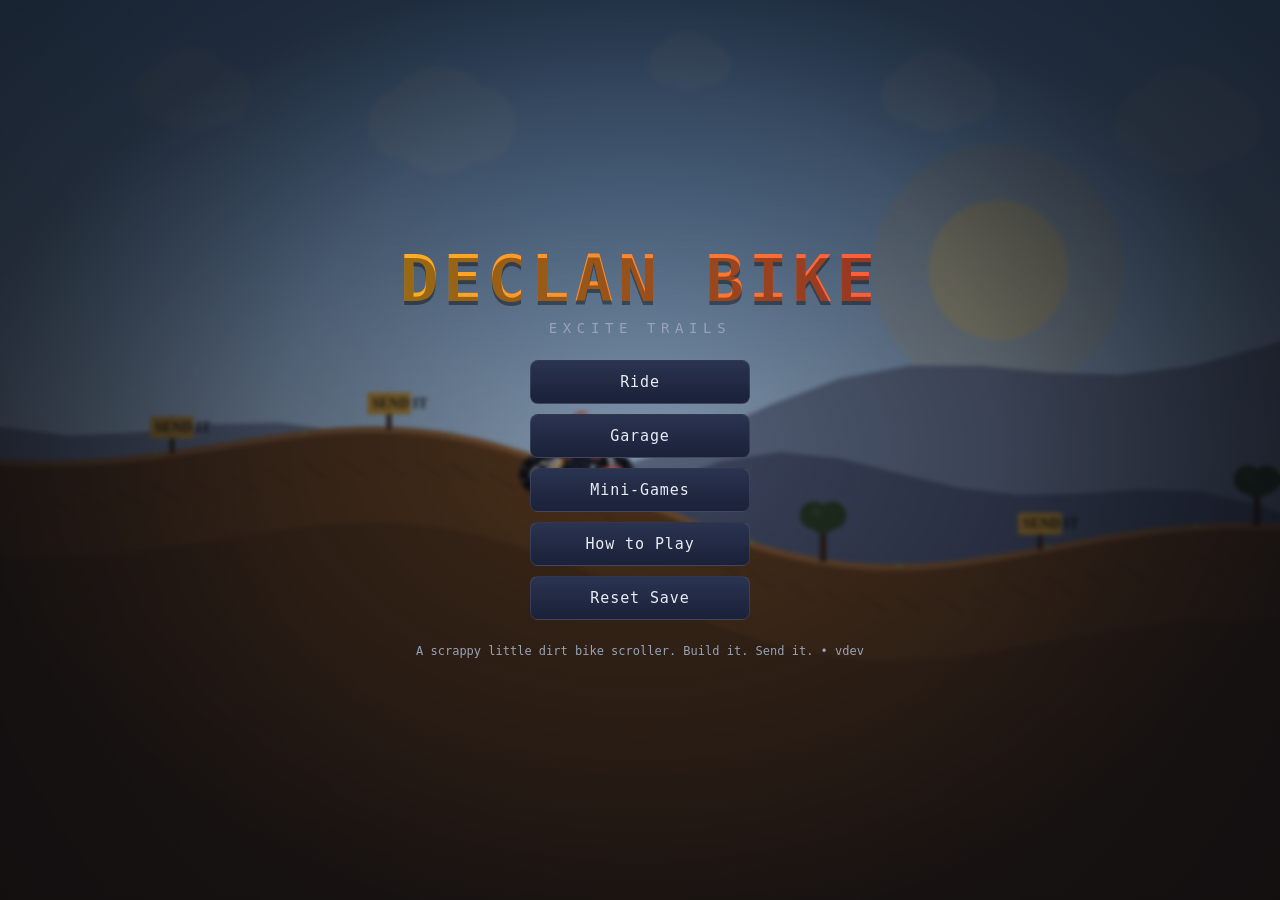
==== index.html @ 12b39fe8 "Field Goal Phase 1: 10 levels with star rating + level select Mirrors the Can Bash playbook. Field G" ====
<!DOCTYPE html>
<html lang="en">
<head>
<meta charset="UTF-8" />
<meta name="viewport" content="width=device-width, initial-scale=1.0, user-scalable=no, viewport-fit=cover" />
<meta http-equiv="Cache-Control" content="no-cache, no-store, must-revalidate" />
<meta http-equiv="Pragma" content="no-cache" />
<meta http-equiv="Expires" content="0" />
<meta name="apple-mobile-web-app-capable" content="yes" />
<meta name="mobile-web-app-capable" content="yes" />
<meta name="apple-mobile-web-app-status-bar-style" content="black-translucent" />
<meta name="theme-color" content="#0b0d12" />
<title>Declan Bike — Excite Trails</title>
<link rel="stylesheet" href="style.css?v=__BUILD__" />
</head>
<body>
<div id="app">
  <canvas id="game" width="1280" height="720"></canvas>

  <!-- HUD -->
  <div id="hud" class="hud hidden">
    <div class="hud-row">
      <div class="hud-pill speedometer" title="Speed"><span id="hud-speed">0</span><span class="unit">mph</span></div>
      <div class="hud-pill bar-pill" title="Boost"><div class="bar"><div id="hud-boost" class="bar-fill boost"></div></div></div>
      <div class="hud-pill bar-pill" title="Health"><div class="bar"><div id="hud-health" class="bar-fill health"></div></div></div>
      <div class="hud-pill" title="Combo">x<span id="hud-combo">1</span></div>
      <div class="hud-pill" title="Score"><span id="hud-score">0</span></div>
      <div class="hud-pill" title="Cash">$<span id="hud-cash">0</span></div>
      <div class="hud-pill" title="Time"><span id="hud-time">0.0</span><span class="unit">s</span></div>
      <div class="hud-pill" title="Distance"><span id="hud-dist">0</span><span class="unit">m</span></div>
    </div>
    <div id="quest-tracker" class="quest-tracker"></div>
    <div id="toast-stack" class="toast-stack"></div>

    <!-- Touch controls (shown on touch devices) — Mad Skills / Bike Race layout:
         two big paddle zones at the bottom plus jump + boost utility buttons. -->
    <div id="touch" class="touch hidden">
      <button class="tpad tpad-left"  data-key="ArrowLeft"  aria-label="Brake / lean back / back flip">
        <span class="tpad-arrow">◀</span><span class="tpad-label">BRAKE</span>
      </button>
      <button class="tpad tpad-right" data-key="ArrowRight" aria-label="Throttle / lean forward / front flip">
        <span class="tpad-label">GAS</span><span class="tpad-arrow">▶</span>
      </button>
      <button class="tbtn jump"  data-key="ShiftLeft" aria-label="Jump">⤴</button>
      <button class="tbtn boost" data-key="Space"    aria-label="Boost">⚡</button>
      <button class="tbtn pause-btn" data-key="Escape" aria-label="Pause">II</button>
      <button class="tbtn mute-btn"  id="mute-btn"    aria-label="Mute">♪</button>
    </div>
  </div>

  <!-- Main Menu -->
  <div id="menu" class="overlay">
    <div class="title">
      <span class="title-main">DECLAN BIKE</span>
      <span class="title-sub">EXCITE TRAILS</span>
    </div>
    <div class="menu-buttons">
      <button data-action="play">Ride</button>
      <button data-action="garage">Garage</button>
      <button data-action="quests">Mini-Games</button>
      <button data-action="how">How to Play</button>
      <button data-action="reset">Reset Save</button>
    </div>
    <div class="footer">A scrappy little dirt bike scroller. Build it. Send it.</div>
  </div>

  <!-- Level Select -->
  <div id="levels" class="overlay hidden">
    <h2>Pick a Trail</h2>
    <div id="level-grid" class="level-grid"></div>
    <button class="back-btn" data-action="back-menu">Back</button>
  </div>

  <!-- Garage -->
  <div id="garage" class="overlay hidden">
    <h2>The Garage</h2>
    <div class="garage-grid">
      <div class="garage-preview">
        <canvas id="garage-canvas" width="520" height="360"></canvas>
        <div class="stat-block">
          <div class="stat"><span>Top Speed</span><div class="bar"><div id="g-stat-speed" class="bar-fill"></div></div></div>
          <div class="stat"><span>Acceleration</span><div class="bar"><div id="g-stat-accel" class="bar-fill"></div></div></div>
          <div class="stat"><span>Grip</span><div class="bar"><div id="g-stat-grip" class="bar-fill"></div></div></div>
          <div class="stat"><span>Suspension</span><div class="bar"><div id="g-stat-susp" class="bar-fill"></div></div></div>
          <div class="stat"><span>Boost</span><div class="bar"><div id="g-stat-boost" class="bar-fill"></div></div></div>
          <div class="stat"><span>Durability</span><div class="bar"><div id="g-stat-dura" class="bar-fill"></div></div></div>
        </div>
      </div>
      <div class="garage-parts">
        <div class="parts-tabs">
          <button class="tab active" data-tab="engine">Engine</button>
          <button class="tab" data-tab="tire">Tires</button>
          <button class="tab" data-tab="suspension">Suspension</button>
          <button class="tab" data-tab="frame">Frame</button>
          <button class="tab" data-tab="paint">Paint</button>
          <button class="tab" data-tab="character">Rider</button>
        </div>
        <div id="parts-list" class="parts-list"></div>
      </div>
    </div>
    <div class="garage-footer">
      <div class="cash-label">Cash: $<span id="garage-cash">0</span></div>
      <button class="back-btn" data-action="back-menu">Back</button>
    </div>
  </div>

  <!-- Mini-Games menu -->
  <div id="quests" class="overlay hidden">
    <h2>Mini-Games</h2>
    <div id="quests-list" class="quests-list"></div>
    <button class="back-btn" data-action="back-menu">Back</button>
  </div>

  <!-- Can Bash Level Select -->
  <div id="cb-levels" class="overlay hidden">
    <h2>Can Bash — Levels</h2>
    <div id="cb-level-grid" class="level-grid"></div>
    <button class="back-btn" data-action="cb-back">Back</button>
  </div>

  <!-- Field Goal Level Select -->
  <div id="fg-levels" class="overlay hidden">
    <h2>Field Goal — Levels</h2>
    <div id="fg-level-grid" class="level-grid"></div>
    <button class="back-btn" data-action="fg-back">Back</button>
  </div>

  <!-- How to Play -->
  <div id="how" class="overlay hidden">
    <h2>How to Play</h2>
    <div class="how-grid">
      <div><kbd>→</kbd>/<kbd>D</kbd> / GAS paddle — Throttle (in air: front flip)</div>
      <div><kbd>←</kbd>/<kbd>A</kbd> / BRAKE paddle — Brake (in air: back flip)</div>
      <div><kbd>↑</kbd>/<kbd>W</kbd> Lean forward (extra rotation in air)</div>
      <div><kbd>↓</kbd>/<kbd>S</kbd> Lean back (extra rotation in air)</div>
      <div><kbd>Shift</kbd> / ⤴ — Jump</div>
      <div><kbd>Space</kbd> / ⚡ — Boost (drains meter)</div>
      <div><kbd>M</kbd> Mute / unmute</div>
      <div><kbd>R</kbd> Restart run</div>
      <div><kbd>Esc</kbd> Pause / quit</div>
    </div>
    <p class="hint">
      On phone: hold the GAS paddle on the right, brake with the left, tap ⤴ to jump.
      In the air, the paddles also flip the bike — hold GAS for a front flip, hold BRAKE
      for a back flip. Land clean for combos and cash.
    </p>
    <button class="back-btn" data-action="back-menu">Back</button>
  </div>

  <!-- Run Result -->
  <div id="result" class="overlay hidden">
    <h2 id="result-title">Run Complete</h2>
    <div id="result-body" class="result-body"></div>
    <div class="result-buttons">
      <button data-action="retry">Retry</button>
      <button data-action="garage">Garage</button>
      <button data-action="back-menu">Menu</button>
    </div>
  </div>

  <!-- Pause -->
  <div id="pause" class="overlay hidden">
    <h2>Paused</h2>
    <div class="menu-buttons">
      <button data-action="resume">Resume</button>
      <button data-action="retry">Restart Run</button>
      <button data-action="back-menu">Quit to Menu</button>
    </div>
  </div>
</div>

<!-- ES module entry. Imports the engine / config / world / etc. modules
     under src/. The cache-bust query string is rewritten by the GitHub
     Pages workflow, but module sub-imports rely on the no-cache HTML
     meta + browser revalidation. -->
<script type="module" src="src/main.js?v=__BUILD__"></script>
</body>
</html>
---- style.css ----
:root {
  --bg-0: #0b0d12;
  --bg-1: #131826;
  --bg-2: #1c2336;
  --ink: #e7ecf5;
  --ink-dim: #98a3b8;
  --accent: #ffb020;
  --accent-2: #ff5a3a;
  --good: #4ddc8c;
  --bad: #ff5470;
  --boost: #6ee7ff;
  --health: #4ddc8c;
  --shadow: 0 10px 30px rgba(0,0,0,0.45);
}

* { box-sizing: border-box; }
html, body { margin: 0; padding: 0; background: #000; color: var(--ink); font-family: ui-monospace, "SFMono-Regular", "Menlo", "Consolas", monospace; overflow: hidden; height: 100%; -webkit-user-select: none; user-select: none; -webkit-tap-highlight-color: transparent; overscroll-behavior: none; touch-action: manipulation; }
body { display: block; }
#app { position: relative; width: 100vw; height: 100vh; height: 100dvh; }
canvas#game {
  display: block;
  width: 100%;
  height: 100%;
  background: linear-gradient(#0b0d12 0%, #1a2238 60%, #312033 100%);
  touch-action: none;
}
.hidden { display: none !important; }

/* HUD — slim icon-less strip */
.hud { position: absolute; inset: 0; pointer-events: none; padding: 8px 12px; display: flex; flex-direction: column; gap: 6px; }
.hud-row { display: flex; flex-wrap: wrap; gap: 4px; }
.hud-pill {
  background: rgba(11, 13, 18, 0.55);
  border: 1px solid rgba(255,255,255,0.07);
  padding: 3px 8px;
  border-radius: 6px;
  font-size: 11px;
  font-weight: 600;
  display: flex; align-items: center; gap: 3px;
  backdrop-filter: blur(6px);
  line-height: 1;
}
.hud-pill.bar-pill { padding: 5px 8px; }
.hud-pill .unit { color: var(--ink-dim); font-size: 9px; font-weight: 500; margin-left: 1px; }
.hud-pill.speedometer { font-size: 13px; padding: 3px 9px; font-weight: 700; }
.bar { width: 56px; height: 5px; background: rgba(255,255,255,0.08); border-radius: 999px; overflow: hidden; }
.bar.low { animation: pulseLow 0.8s infinite alternate; }
@keyframes pulseLow {
  from { box-shadow: 0 0 0 0 rgba(255, 84, 112, 0.6); }
  to   { box-shadow: 0 0 8px 2px rgba(255, 84, 112, 0.85); }
}
.bar-fill { height: 100%; width: 100%; background: var(--accent); transition: width 100ms linear; }
.bar-fill.boost { background: linear-gradient(90deg, #6ee7ff, #4cb8ff); }
.bar-fill.health { background: linear-gradient(90deg, #4ddc8c, #2db86b); }

.quest-tracker {
  position: absolute; right: 18px; top: 60px;
  background: rgba(11,13,18,0.65);
  border: 1px solid rgba(255,255,255,0.08);
  border-radius: 10px;
  padding: 10px 12px;
  font-size: 12px;
  min-width: 220px;
  max-width: 320px;
}
.quest-tracker .qt-title { color: var(--accent); font-weight: bold; margin-bottom: 6px; text-transform: uppercase; letter-spacing: 0.05em; }
.quest-tracker .qt-row { display: flex; justify-content: space-between; gap: 8px; padding: 2px 0; color: var(--ink-dim); }
.quest-tracker .qt-row.done { color: var(--good); text-decoration: line-through; }

.toast-stack {
  position: absolute; left: 50%; top: 80px; transform: translateX(-50%);
  display: flex; flex-direction: column; align-items: center; gap: 4px;
  pointer-events: none;
}
.toast {
  background: rgba(11,13,18,0.8);
  border: 1px solid rgba(255,255,255,0.1);
  padding: 8px 14px;
  border-radius: 8px;
  font-size: 14px;
  animation: toast-in 0.25s ease-out, toast-out 0.4s ease-in 1.6s forwards;
}
.toast.gold { border-color: var(--accent); color: var(--accent); }
.toast.green { border-color: var(--good); color: var(--good); }
.toast.red { border-color: var(--bad); color: var(--bad); }
@keyframes toast-in { from { opacity: 0; transform: translateY(-6px); } to { opacity: 1; transform: translateY(0); } }
@keyframes toast-out { to { opacity: 0; transform: translateY(-6px); } }

/* Overlays */
.overlay {
  position: absolute; inset: 0;
  display: flex; flex-direction: column; align-items: center; justify-content: center;
  background: radial-gradient(ellipse at center, rgba(20,24,38,0.92) 0%, rgba(8,10,16,0.96) 70%);
  z-index: 5;
  padding: 30px;
  overflow: auto;
}
/* Menu uses a translucent backdrop so the demo bike scrolls behind it. */
#menu.overlay {
  background: radial-gradient(ellipse at center, rgba(11,13,18,0.35) 0%, rgba(8,10,16,0.78) 75%);
  backdrop-filter: blur(2px);
}
.overlay h2 {
  margin: 0 0 18px;
  font-size: 28px;
  letter-spacing: 0.1em;
  color: var(--accent);
  text-transform: uppercase;
}
.title { text-align: center; margin-bottom: 24px; }
.title-main {
  display: block;
  font-size: 64px; font-weight: 900; letter-spacing: 0.08em;
  background: linear-gradient(90deg, #ffb020, #ff5a3a);
  -webkit-background-clip: text; background-clip: text; color: transparent;
  text-shadow: 0 4px 0 rgba(0,0,0,0.4);
}
.title-sub { display: block; color: var(--ink-dim); letter-spacing: 0.4em; font-size: 14px; margin-top: 4px; }

.menu-buttons { display: flex; flex-direction: column; gap: 10px; min-width: 220px; }
button {
  background: linear-gradient(180deg, #2a3350, #1a2138);
  color: var(--ink);
  border: 1px solid rgba(255,255,255,0.1);
  padding: 12px 18px;
  font-size: 15px;
  letter-spacing: 0.06em;
  font-family: inherit;
  cursor: pointer;
  border-radius: 8px;
  transition: transform 80ms ease, background 120ms ease, box-shadow 120ms ease;
  -webkit-appearance: none;
  appearance: none;
  touch-action: manipulation;
}
.overlay button { cursor: pointer; touch-action: manipulation; }
button:hover { background: linear-gradient(180deg, #344066, #1f2748); transform: translateY(-1px); box-shadow: var(--shadow); }
button:active { transform: translateY(0); }
button.primary { background: linear-gradient(180deg, var(--accent), #b87b00); color: #1a1206; border-color: rgba(0,0,0,0.2); font-weight: bold; }
button.primary:hover { background: linear-gradient(180deg, #ffc640, #d49000); }
button:disabled { opacity: 0.4; cursor: not-allowed; transform: none; }

.back-btn { margin-top: 16px; }
.footer { color: var(--ink-dim); margin-top: 24px; font-size: 12px; }

/* Levels */
.level-grid { display: grid; grid-template-columns: repeat(3, 1fr); gap: 14px; max-width: 820px; }
.level-card {
  background: linear-gradient(180deg, #1c2336, #131826);
  border: 1px solid rgba(255,255,255,0.08);
  border-radius: 10px;
  padding: 14px;
  cursor: pointer;
  display: flex; flex-direction: column; gap: 6px;
  transition: transform 80ms ease, border-color 120ms ease;
}
.level-card:hover { transform: translateY(-2px); border-color: var(--accent); }
.level-card .lc-name { font-size: 16px; color: var(--accent); }
.level-card .lc-meta { font-size: 11px; color: var(--ink-dim); text-transform: uppercase; letter-spacing: 0.06em; }
.level-card .lc-best { font-size: 12px; color: var(--ink); }
.level-card.locked { opacity: 0.5; cursor: not-allowed; }
.level-card.locked .lc-name { color: var(--ink-dim); }
.level-card .lc-stars {
  font-size: 18px;
  letter-spacing: 2px;
  color: #ffd03a;
  text-shadow: 0 0 6px rgba(255, 200, 60, 0.35);
}
.level-card .lc-stars .empty { color: rgba(255, 255, 255, 0.18); text-shadow: none; }

/* Garage */
.garage-grid {
  display: grid; grid-template-columns: 540px 1fr; gap: 24px;
  max-width: 1100px; width: 100%;
}
.garage-preview {
  background: #0e1322;
  border: 1px solid rgba(255,255,255,0.08);
  border-radius: 12px;
  padding: 16px;
}
#garage-canvas {
  width: 100%; height: 360px; display: block; background: linear-gradient(180deg, #1d2540, #0c1020); border-radius: 8px;
}
.stat-block { margin-top: 10px; display: grid; grid-template-columns: 1fr 1fr; gap: 6px 16px; }
.stat { display: flex; align-items: center; justify-content: space-between; gap: 10px; font-size: 12px; color: var(--ink-dim); }
.stat .bar { width: 130px; }
.garage-parts {
  background: #0e1322;
  border: 1px solid rgba(255,255,255,0.08);
  border-radius: 12px;
  padding: 16px;
  display: flex; flex-direction: column; gap: 12px;
  min-height: 400px;
}
.parts-tabs { display: flex; gap: 6px; flex-wrap: wrap; }
.tab {
  background: transparent;
  border: 1px solid rgba(255,255,255,0.08);
  padding: 6px 12px;
  font-size: 12px;
  border-radius: 6px;
  cursor: pointer;
  color: var(--ink-dim);
}
.tab.active { color: var(--accent); border-color: var(--accent); background: rgba(255,176,32,0.1); }
.parts-list { display: flex; flex-direction: column; gap: 8px; overflow: auto; }
.part-card {
  display: grid; grid-template-columns: 1fr auto; gap: 8px;
  padding: 10px 12px;
  background: #131a2c;
  border: 1px solid rgba(255,255,255,0.08);
  border-radius: 8px;
}
.part-card .pc-name { font-size: 14px; color: var(--ink); }
.part-card .pc-desc { font-size: 11px; color: var(--ink-dim); margin-top: 2px; }
.part-card .pc-stats { font-size: 11px; color: var(--boost); margin-top: 4px; }
.part-card .pc-buy { display: flex; flex-direction: column; gap: 4px; align-items: flex-end; }
.part-card .pc-cost { font-size: 13px; color: var(--accent); }
.part-card.equipped { border-color: var(--good); }
.part-card.equipped .pc-cost { color: var(--good); }
.part-card.locked { opacity: 0.55; }
.garage-footer { display: flex; justify-content: space-between; align-items: center; margin-top: 16px; max-width: 1100px; width: 100%; }
.cash-label { font-size: 16px; color: var(--accent); }

/* Quests */
.quests-list { max-width: 720px; width: 100%; display: flex; flex-direction: column; gap: 10px; }
.quest-card {
  background: #131a2c;
  border: 1px solid rgba(255,255,255,0.08);
  border-radius: 10px;
  padding: 12px 16px;
  display: grid; grid-template-columns: 1fr auto; gap: 8px;
}
.quest-card .qc-name { font-size: 15px; color: var(--ink); }
.quest-card .qc-desc { color: var(--ink-dim); font-size: 12px; margin-top: 2px; }
.quest-card .qc-reward { color: var(--accent); font-size: 13px; }
.quest-card.done { border-color: var(--good); opacity: 0.7; }
.quest-card.done .qc-reward::after { content: " ✓"; color: var(--good); }

/* How to Play */
.how-grid {
  display: grid; grid-template-columns: 1fr 1fr; gap: 8px 24px;
  max-width: 560px;
  font-size: 14px;
}
kbd {
  display: inline-block;
  background: #1c2336;
  border: 1px solid rgba(255,255,255,0.15);
  border-bottom-width: 2px;
  border-radius: 4px;
  padding: 2px 6px;
  font-size: 12px;
  margin-right: 4px;
}
.hint { max-width: 540px; color: var(--ink-dim); margin-top: 16px; text-align: center; font-size: 13px; }

/* Result */
.result-body { font-size: 14px; max-width: 480px; text-align: left; margin-bottom: 16px; }
.result-body .row { display: flex; justify-content: space-between; padding: 4px 0; border-bottom: 1px dashed rgba(255,255,255,0.05); }
.result-body .row.bonus { color: var(--good); }
.result-body .row.total { color: var(--accent); border-top: 1px solid rgba(255,255,255,0.15); padding-top: 8px; margin-top: 4px; font-size: 16px; }
.result-buttons { display: flex; gap: 10px; }

/* Touch controls — Bike Race / Mad Skills style. Big paddles on the bottom
   for brake (left) and throttle (right), plus utility buttons tucked into
   the paddle corners so thumbs can slide up from the paddle to reach them. */
.touch { position: absolute; inset: 0; pointer-events: none; }
.tpad {
  pointer-events: auto;
  position: absolute;
  bottom: 14px;
  width: 38%;
  height: 28%;
  border-radius: 16px;
  border: 1.5px solid rgba(255,255,255,0.16);
  background: linear-gradient(180deg, rgba(11,13,18,0.32), rgba(11,13,18,0.55));
  color: var(--ink);
  font-family: inherit;
  font-size: 24px;
  font-weight: 800;
  letter-spacing: 0.18em;
  display: flex; align-items: center; justify-content: center; gap: 8px;
  backdrop-filter: blur(4px);
  -webkit-tap-highlight-color: transparent;
  transition: background 60ms ease, transform 60ms ease, border-color 60ms ease;
  padding: 0;
  opacity: 0.85;
}
.tpad .tpad-arrow { font-size: 30px; line-height: 1; opacity: 0.85; }
.tpad .tpad-label { font-size: 16px; opacity: 0.75; }
.tpad-left  { left: 14px; }
.tpad-right { right: 14px; }
.tpad.held, .tpad:active {
  background: linear-gradient(180deg, rgba(255,176,32,0.55), rgba(255,90,58,0.55));
  border-color: var(--accent);
  color: #1a1206;
  transform: scale(0.985);
  opacity: 1;
}
.tpad-left.held, .tpad-left:active {
  background: linear-gradient(180deg, rgba(255,90,112,0.55), rgba(180,40,60,0.55));
  border-color: var(--bad);
  color: #1a0606;
}
.tbtn {
  pointer-events: auto;
  width: 88px; height: 88px;
  border-radius: 50%;
  border: 2px solid rgba(255,255,255,0.25);
  background: rgba(11, 13, 18, 0.55);
  color: var(--ink);
  font-size: 32px;
  font-weight: bold;
  display: flex; align-items: center; justify-content: center;
  backdrop-filter: blur(6px);
  -webkit-tap-highlight-color: transparent;
  transition: transform 60ms ease, background 60ms ease;
  font-family: inherit;
  padding: 0;
}
.tbtn:active, .tbtn.held {
  background: rgba(255, 176, 32, 0.65);
  color: #1a1206;
  transform: scale(0.92);
  border-color: var(--accent);
}
/* Jump and boost sit right on top of their paddle corners with a bit of
   overlap, so the same thumb that holds the paddle can flick up to tap. */
.tbtn.jump {
  position: absolute; left: 14px; bottom: calc(28% + 6px);
  width: 60px; height: 60px; font-size: 26px;
  background: rgba(255, 176, 32, 0.32); border-color: rgba(255, 176, 32, 0.65); color: var(--accent);
  opacity: 0.92;
}
.tbtn.jump:active, .tbtn.jump.held { background: rgba(255, 176, 32, 0.9); color: #1a1206; transform: scale(0.92); opacity: 1; }
.tbtn.boost {
  position: absolute; right: 14px; bottom: calc(28% + 6px);
  width: 60px; height: 60px; font-size: 24px;
  background: rgba(110, 231, 255, 0.30); border-color: rgba(110, 231, 255, 0.62); color: var(--boost);
  opacity: 0.92;
}
.tbtn.boost:active, .tbtn.boost.held { background: rgba(110, 231, 255, 0.9); color: #001a26; transform: scale(0.92); opacity: 1; }
.tbtn.flip { display: none; }
.tbtn.pause-btn {
  position: absolute; top: 14px; right: 16px;
  width: 44px; height: 44px; font-size: 14px; letter-spacing: 0.1em;
  border-radius: 10px;
}
.tbtn.mute-btn {
  position: absolute; top: 14px; right: 70px;
  width: 44px; height: 44px; font-size: 18px;
  border-radius: 10px;
}
.tbtn.mute-btn.muted { color: var(--bad); border-color: var(--bad); }
.tcol { display: flex; flex-direction: column; gap: 10px; align-items: center; }

/* Show touch controls only on touch-capable devices */
.touch.show { display: block; }
.touch.show.hidden { display: none !important; }

/* Responsive tweaks for small screens (phones) */
@media (max-width: 900px), (pointer: coarse) {
  .hud-pill { font-size: 10px; padding: 3px 7px; }
  .hud-pill.speedometer { font-size: 12px; }
  .bar { width: 48px; height: 5px; }
  .quest-tracker { font-size: 11px; min-width: 160px; max-width: 220px; padding: 8px 10px; top: 50px; right: 64px; }
  .level-grid { grid-template-columns: 1fr; gap: 10px; }
  .garage-grid { grid-template-columns: 1fr; gap: 12px; }
  #garage-canvas { height: 200px; }
  .stat-block { grid-template-columns: 1fr; }
  .title-main { font-size: 40px; }
  .overlay { padding: 14px; }
  .overlay h2 { font-size: 20px; }
  .how-grid { grid-template-columns: 1fr; }
  .menu-buttons { min-width: 180px; }
  button { padding: 10px 14px; font-size: 14px; }
  .tbtn { width: 72px; height: 72px; font-size: 26px; }
  .tbtn.boost, .tbtn.flip { width: 60px; height: 60px; font-size: 22px; }
}

@media (max-height: 480px) {
  .quest-tracker { display: none; }
  .hud-row { gap: 4px; }
}
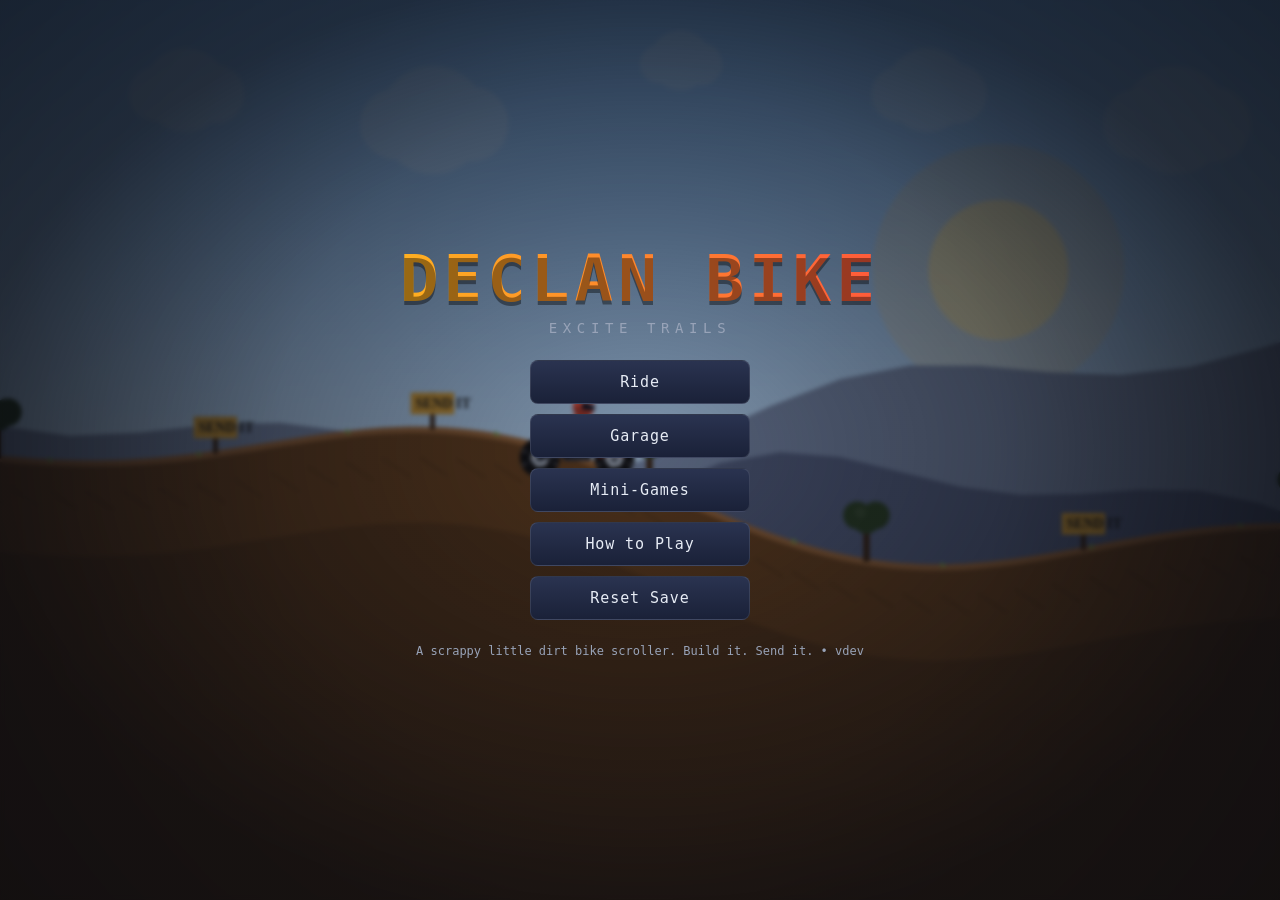
==== commit b55aaf3a: "Party Pong Flick — first playable (Phase 1) A new flick mini-game inside the bike game, mirroring th" ====
--- a/index.html
+++ b/index.html
@@ -125,6 +125,13 @@
     <button class="back-btn" data-action="fg-back">Back</button>
   </div>
 
+  <!-- Party Pong Level Select -->
+  <div id="pp-levels" class="overlay hidden">
+    <h2>Party Pong — Levels</h2>
+    <div id="pp-level-grid" class="level-grid"></div>
+    <button class="back-btn" data-action="pp-back">Back</button>
+  </div>
+
   <!-- How to Play -->
   <div id="how" class="overlay hidden">
     <h2>How to Play</h2>
--- a/style.css
+++ b/style.css
@@ -87,6 +87,10 @@
 @keyframes toast-out { to { opacity: 0; transform: translateY(-6px); } }
 
 /* Overlays */
+@keyframes overlay-in {
+  from { opacity: 0; transform: scale(0.97); }
+  to   { opacity: 1; transform: scale(1);    }
+}
 .overlay {
   position: absolute; inset: 0;
   display: flex; flex-direction: column; align-items: center; justify-content: center;
@@ -95,6 +99,7 @@
   padding: 30px;
   overflow: auto;
 }
+.overlay:not(.hidden) { animation: overlay-in 0.22s ease-out; }
 /* Menu uses a translucent backdrop so the demo bike scrolls behind it. */
 #menu.overlay {
   background: radial-gradient(ellipse at center, rgba(11,13,18,0.35) 0%, rgba(8,10,16,0.78) 75%);
@@ -155,6 +160,12 @@
   transition: transform 80ms ease, border-color 120ms ease;
 }
 .level-card:hover { transform: translateY(-2px); border-color: var(--accent); }
+.level-card:active { transform: translateY(0) scale(0.97); transition: transform 60ms ease; }
+@keyframes lc-pop {
+  from { opacity: 0; transform: translateY(8px) scale(0.96); }
+  to   { opacity: 1; transform: translateY(0)   scale(1);    }
+}
+.level-card { animation: lc-pop 0.32s ease-out backwards; animation-delay: calc(var(--i, 0) * 30ms); }
 .level-card .lc-name { font-size: 16px; color: var(--accent); }
 .level-card .lc-meta { font-size: 11px; color: var(--ink-dim); text-transform: uppercase; letter-spacing: 0.06em; }
 .level-card .lc-best { font-size: 12px; color: var(--ink); }
@@ -167,6 +178,34 @@
   text-shadow: 0 0 6px rgba(255, 200, 60, 0.35);
 }
 .level-card .lc-stars .empty { color: rgba(255, 255, 255, 0.18); text-shadow: none; }
+
+/* Field Goal global-bests header — sits above the level grid as a
+   single full-width row. The level grid's grid-template-columns is
+   3 columns; grid-column: 1 / -1 spans all of them. */
+.fg-bests {
+  grid-column: 1 / -1;
+  display: flex; flex-wrap: wrap; gap: 12px 22px;
+  padding: 10px 14px;
+  background: linear-gradient(180deg, rgba(255,176,32,0.10), rgba(255,90,58,0.06));
+  border: 1px solid rgba(255, 176, 32, 0.22);
+  border-radius: 10px;
+  font-size: 12px; color: var(--ink-dim);
+  text-transform: uppercase; letter-spacing: 0.05em;
+}
+.fg-bests strong { color: var(--accent); font-size: 16px; letter-spacing: 0; }
+/* Party Pong global-bests header — same shape as .fg-bests with a
+   purple/teal neon palette to match the basement theme. */
+.pp-bests {
+  grid-column: 1 / -1;
+  display: flex; flex-wrap: wrap; gap: 12px 22px;
+  padding: 10px 14px;
+  background: linear-gradient(180deg, rgba(125,93,255,0.14), rgba(255,105,180,0.06));
+  border: 1px solid rgba(125, 93, 255, 0.32);
+  border-radius: 10px;
+  font-size: 12px; color: var(--ink-dim);
+  text-transform: uppercase; letter-spacing: 0.05em;
+}
+.pp-bests strong { color: #b39bff; font-size: 16px; letter-spacing: 0; }
 
 /* Garage */
 .garage-grid {
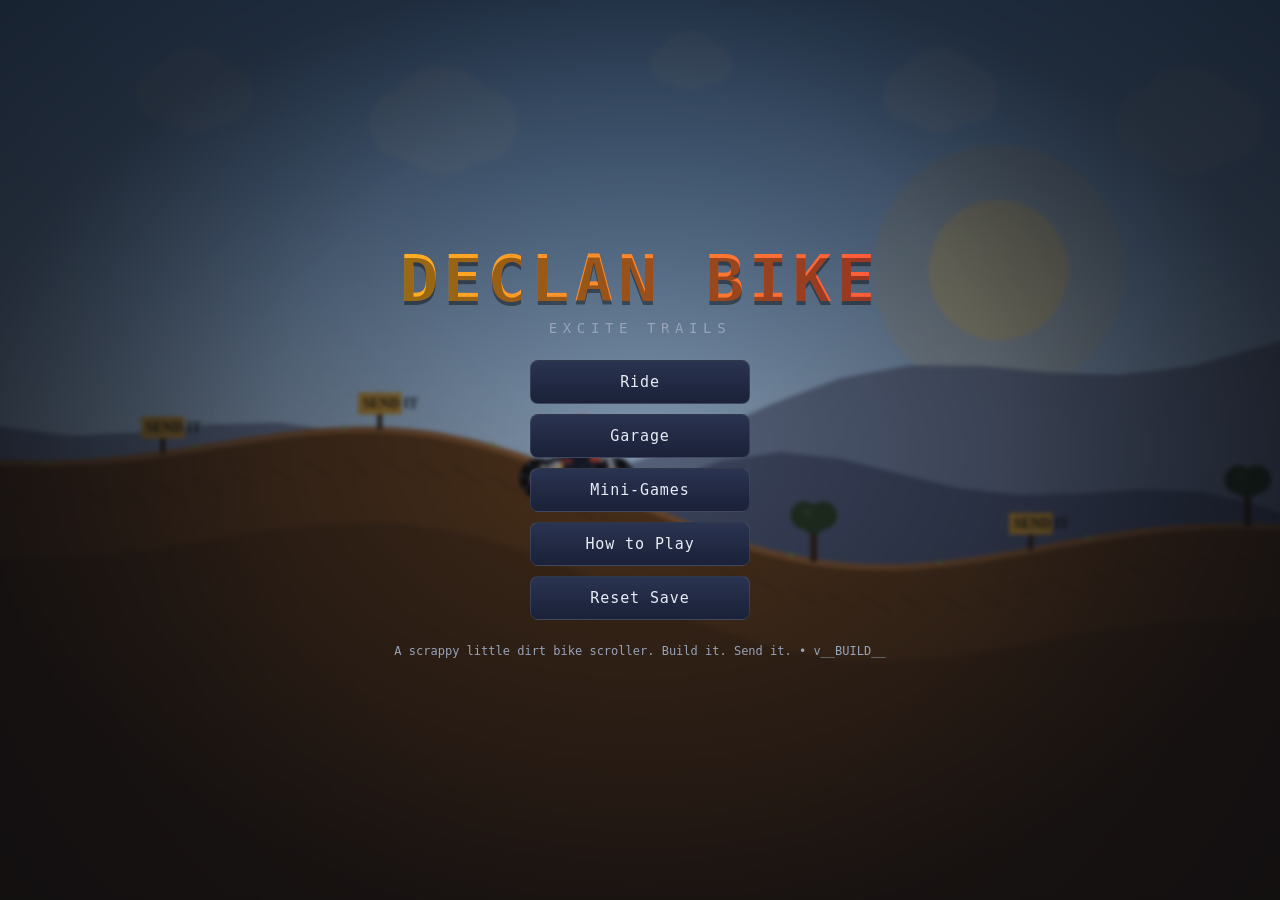
==== commit c7fdd77c: "Bike game: fix BLOCKING render crash + restore hazards + cleanup Code audit surfaced seven issues. A" ====
--- a/index.html
+++ b/index.html
@@ -171,6 +171,7 @@
     <div class="menu-buttons">
       <button data-action="resume">Resume</button>
       <button data-action="retry">Restart Run</button>
+      <button data-action="abandon">Abandon (½ cash)</button>
       <button data-action="back-menu">Quit to Menu</button>
     </div>
   </div>
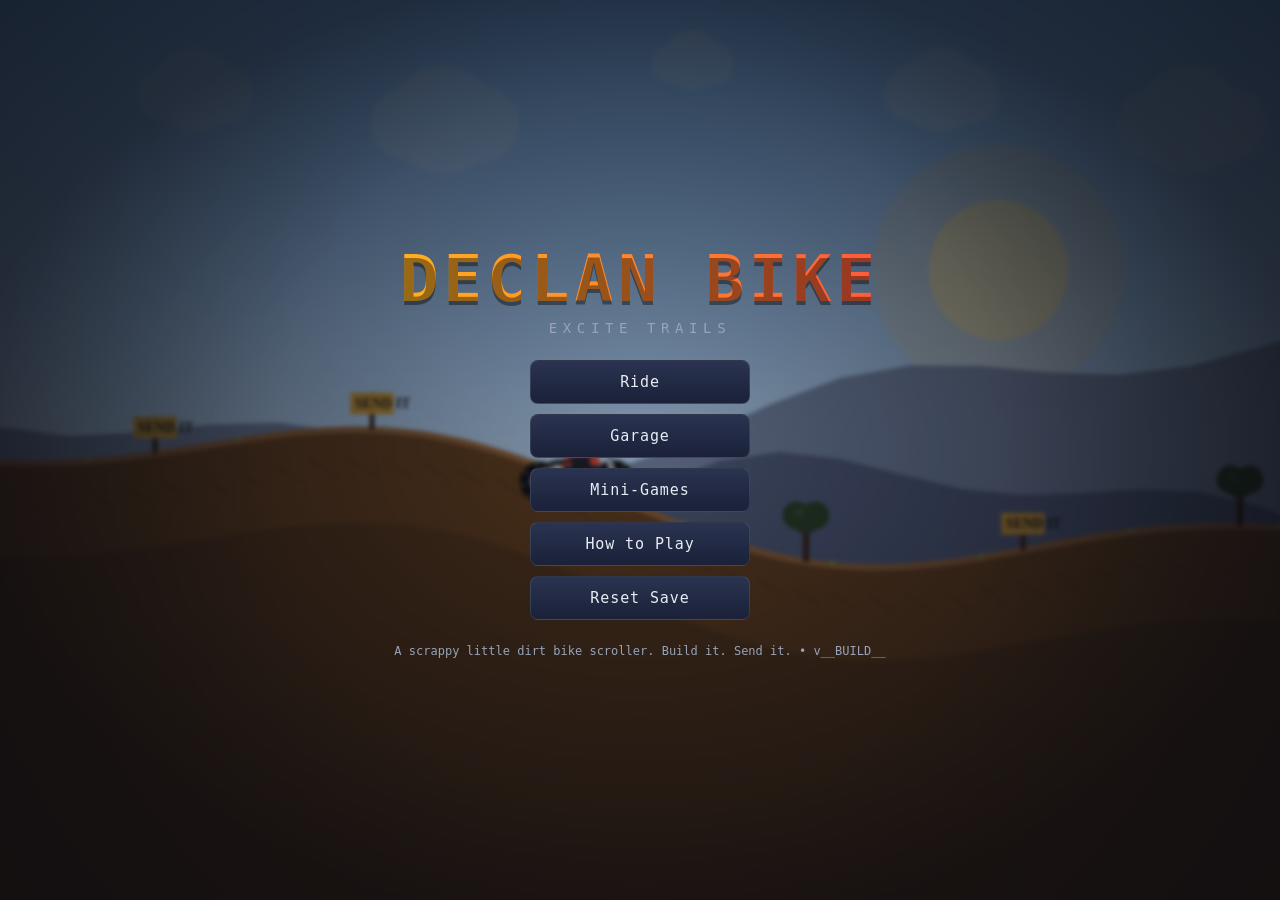
==== commit 06a58cd9: "Mobile Phase 1: lean buttons + instant restart + retry badge Touch players can finally do flips, whe" ====
--- a/index.html
+++ b/index.html
@@ -31,6 +31,7 @@
     </div>
     <div id="quest-tracker" class="quest-tracker"></div>
     <div id="toast-stack" class="toast-stack"></div>
+    <button id="retry-badge" class="retry-badge hidden" data-action="retry" aria-label="Retry run">↺</button>
 
     <!-- Touch controls (shown on touch devices) — Mad Skills / Bike Race layout:
          two big paddle zones at the bottom plus jump + boost utility buttons. -->
@@ -43,6 +44,8 @@
       </button>
       <button class="tbtn jump"  data-key="ShiftLeft" aria-label="Jump">⤴</button>
       <button class="tbtn boost" data-key="Space"    aria-label="Boost">⚡</button>
+      <button class="tbtn lean lean-back" data-key="ArrowDown" aria-label="Lean back / wheelie / back-rotate">◴</button>
+      <button class="tbtn lean lean-fwd"  data-key="ArrowUp"   aria-label="Lean forward / stoppie / front-rotate">◷</button>
       <button class="tbtn pause-btn" data-key="Escape" aria-label="Pause">II</button>
       <button class="tbtn mute-btn"  id="mute-btn"    aria-label="Mute">♪</button>
     </div>
@@ -148,8 +151,10 @@
     </div>
     <p class="hint">
       On phone: hold the GAS paddle on the right, brake with the left, tap ⤴ to jump.
-      In the air, the paddles also flip the bike — hold GAS for a front flip, hold BRAKE
-      for a back flip. Land clean for combos and cash.
+      In the air, the paddles flip the bike — hold GAS for a front flip, BRAKE for a back
+      flip. Use the small ◷ / ◴ buttons next to your thumbs to lean forward or back —
+      hold GAS + ◴ on the ground for a wheelie, BRAKE + ◷ for a stoppie. Land clean for
+      combos and cash.
     </p>
     <button class="back-btn" data-action="back-menu">Back</button>
   </div>
--- a/style.css
+++ b/style.css
@@ -178,6 +178,14 @@
   text-shadow: 0 0 6px rgba(255, 200, 60, 0.35);
 }
 .level-card .lc-stars .empty { color: rgba(255, 255, 255, 0.18); text-shadow: none; }
+.level-card .lc-objective {
+  color: #4ddc8c;
+  font-size: 12px;
+  background: rgba(77, 220, 140, 0.08);
+  border: 1px solid rgba(77, 220, 140, 0.20);
+  border-radius: 6px;
+  padding: 5px 7px;
+}
 
 /* Field Goal global-bests header — sits above the level grid as a
    single full-width row. The level grid's grid-template-columns is
@@ -258,6 +266,26 @@
 .part-card .pc-cost { font-size: 13px; color: var(--accent); }
 .part-card.equipped { border-color: var(--good); }
 .part-card.equipped .pc-cost { color: var(--good); }
+.part-card .pc-tag {
+  margin-left: 8px;
+  padding: 2px 6px;
+  border-radius: 999px;
+  color: #101828;
+  background: var(--accent);
+  font-size: 10px;
+  text-transform: uppercase;
+  letter-spacing: 0.05em;
+}
+.part-card .pc-deltas { display: flex; flex-wrap: wrap; gap: 4px; margin-top: 6px; }
+.part-card .pc-delta {
+  border-radius: 999px;
+  padding: 2px 6px;
+  font-size: 10px;
+  background: rgba(255,255,255,0.07);
+}
+.part-card .pc-delta.up { color: var(--good); border: 1px solid rgba(77,220,140,0.24); }
+.part-card .pc-delta.down { color: var(--bad); border: 1px solid rgba(255,90,58,0.22); }
+.part-card .pc-price { font-size: 11px; color: var(--ink-dim); }
 .part-card.locked { opacity: 0.55; }
 .garage-footer { display: flex; justify-content: space-between; align-items: center; margin-top: 16px; max-width: 1100px; width: 100%; }
 .cash-label { font-size: 16px; color: var(--accent); }
@@ -300,6 +328,31 @@
 .result-body .row { display: flex; justify-content: space-between; padding: 4px 0; border-bottom: 1px dashed rgba(255,255,255,0.05); }
 .result-body .row.bonus { color: var(--good); }
 .result-body .row.total { color: var(--accent); border-top: 1px solid rgba(255,255,255,0.15); padding-top: 8px; margin-top: 4px; font-size: 16px; }
+.recap-card {
+  display: grid;
+  grid-template-columns: auto 1fr;
+  gap: 12px;
+  align-items: center;
+  margin-bottom: 10px;
+  padding: 12px;
+  border-radius: 12px;
+  background: linear-gradient(180deg, rgba(255,176,32,0.14), rgba(77,220,140,0.06));
+  border: 1px solid rgba(255,176,32,0.22);
+}
+.recap-grade {
+  width: 48px;
+  height: 48px;
+  border-radius: 50%;
+  display: grid;
+  place-items: center;
+  color: #101828;
+  background: var(--accent);
+  font-size: 26px;
+  font-weight: 900;
+  box-shadow: 0 0 18px rgba(255,176,32,0.25);
+}
+.recap-title { color: var(--accent); font-size: 16px; font-weight: 800; }
+.recap-sub { color: var(--ink-dim); font-size: 12px; margin-top: 2px; }
 .result-buttons { display: flex; gap: 10px; }
 
 /* Touch controls — Bike Race / Mad Skills style. Big paddles on the bottom
@@ -382,6 +435,25 @@
 }
 .tbtn.boost:active, .tbtn.boost.held { background: rgba(110, 231, 255, 0.9); color: #001a26; transform: scale(0.92); opacity: 1; }
 .tbtn.flip { display: none; }
+/* Dedicated lean buttons. Sit inboard of jump/boost in the same vertical band
+   so the same thumb that holds GAS/BRAKE can flick to a lean for wheelies,
+   stoppies, supermans, and tucks. */
+.tbtn.lean {
+  position: absolute; bottom: calc(28% + 6px);
+  width: 56px; height: 56px; font-size: 22px;
+  opacity: 0.92;
+}
+.tbtn.lean.lean-back {
+  left: calc(14px + 60px + 12px);
+  background: rgba(255, 90, 112, 0.28); border-color: rgba(255, 90, 112, 0.62); color: var(--bad);
+}
+.tbtn.lean.lean-fwd {
+  right: calc(14px + 60px + 12px);
+  background: rgba(110, 231, 255, 0.20); border-color: rgba(110, 231, 255, 0.50); color: var(--boost);
+}
+.tbtn.lean.held, .tbtn.lean:active { transform: scale(0.90); opacity: 1; }
+.tbtn.lean.lean-back.held, .tbtn.lean.lean-back:active { background: rgba(255, 90, 112, 0.85); color: #1a0608; }
+.tbtn.lean.lean-fwd.held,  .tbtn.lean.lean-fwd:active  { background: rgba(110, 231, 255, 0.85); color: #001a26; }
 .tbtn.pause-btn {
   position: absolute; top: 14px; right: 16px;
   width: 44px; height: 44px; font-size: 14px; letter-spacing: 0.1em;
@@ -394,6 +466,32 @@
 }
 .tbtn.mute-btn.muted { color: var(--bad); border-color: var(--bad); }
 .tcol { display: flex; flex-direction: column; gap: 10px; align-items: center; }
+
+/* Always-visible retry badge during crash/finish states. Sits above the
+   touch-paddle band so it's reachable without hitting GAS/BRAKE by accident. */
+.retry-badge {
+  position: absolute; left: 50%; bottom: calc(28% + 80px);
+  transform: translateX(-50%);
+  width: 60px; height: 60px;
+  border-radius: 50%;
+  border: 2px solid var(--accent);
+  background: rgba(255, 176, 32, 0.85);
+  color: #1a1206;
+  font-size: 30px; font-weight: bold;
+  display: flex; align-items: center; justify-content: center;
+  pointer-events: auto;
+  cursor: pointer;
+  z-index: 4;
+  font-family: inherit;
+  padding: 0;
+  box-shadow: 0 4px 14px rgba(0,0,0,0.4);
+  animation: retry-pulse 1.2s ease-in-out infinite;
+}
+.retry-badge:active { transform: translateX(-50%) scale(0.92); }
+@keyframes retry-pulse {
+  0%, 100% { box-shadow: 0 4px 14px rgba(0,0,0,0.4), 0 0 0 0 rgba(255,176,32,0.5); }
+  50%      { box-shadow: 0 4px 14px rgba(0,0,0,0.4), 0 0 0 12px rgba(255,176,32,0.0); }
+}
 
 /* Show touch controls only on touch-capable devices */
 .touch.show { display: block; }
@@ -417,6 +515,8 @@
   button { padding: 10px 14px; font-size: 14px; }
   .tbtn { width: 72px; height: 72px; font-size: 26px; }
   .tbtn.boost, .tbtn.flip { width: 60px; height: 60px; font-size: 22px; }
+  .tbtn.lean { width: 60px; height: 60px; font-size: 24px; }
+  .retry-badge { width: 64px; height: 64px; font-size: 32px; }
 }
 
 @media (max-height: 480px) {
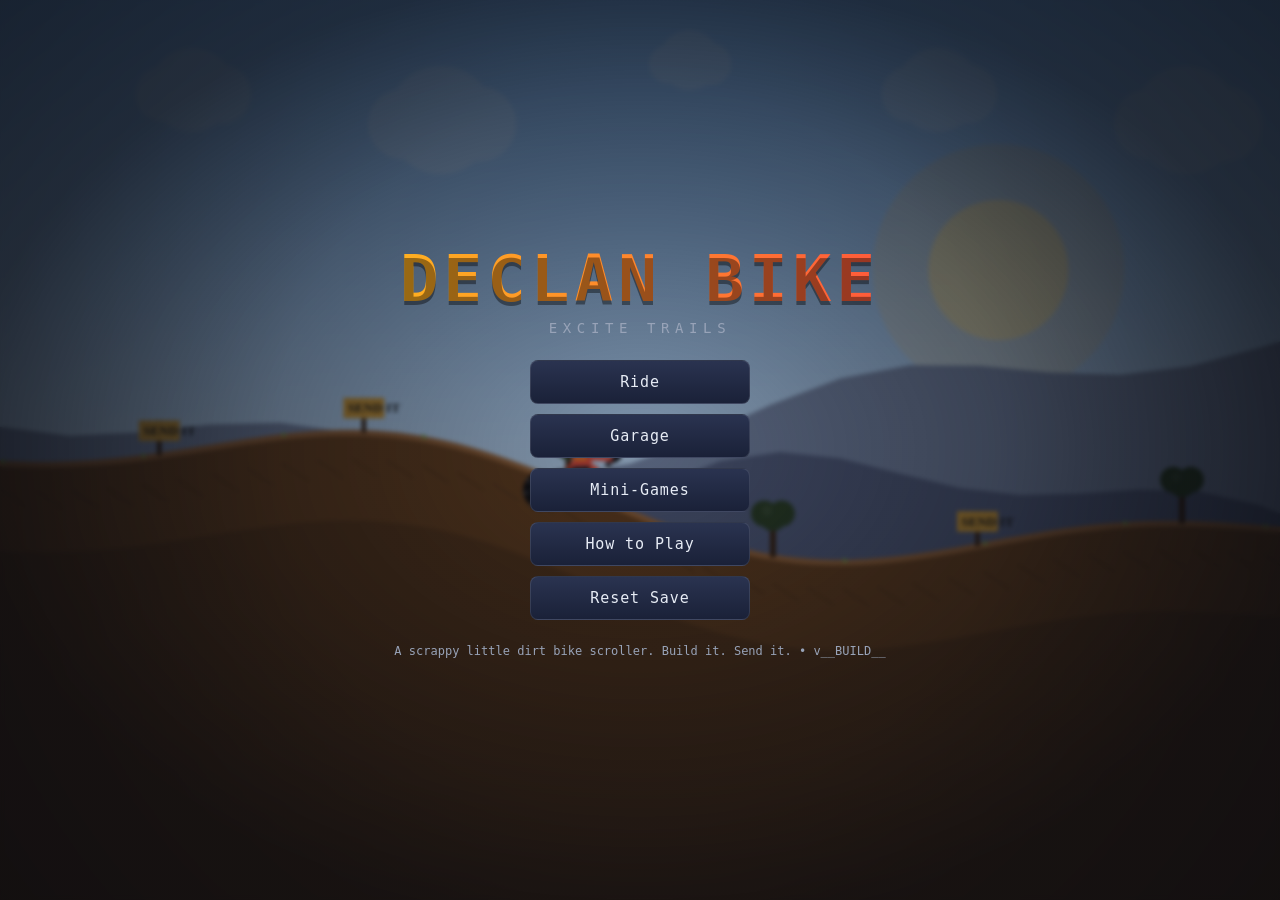
==== commit 68e23c33: "Mobile Phase 4: ghost rider + medal pace bar Two race-feedback systems lifted from Bike Race / Trial" ====
--- a/index.html
+++ b/index.html
@@ -28,6 +28,12 @@
       <div class="hud-pill" title="Cash">$<span id="hud-cash">0</span></div>
       <div class="hud-pill" title="Time"><span id="hud-time">0.0</span><span class="unit">s</span></div>
       <div class="hud-pill" title="Distance"><span id="hud-dist">0</span><span class="unit">m</span></div>
+    </div>
+    <div id="pace-bar" class="pace-bar hidden">
+      <div id="pace-fill" class="pace-fill"></div>
+      <div id="pace-mark-bronze" class="pace-mark bronze" title="Bronze pace"></div>
+      <div id="pace-mark-silver" class="pace-mark silver" title="Silver pace"></div>
+      <div id="pace-mark-gold"   class="pace-mark gold"   title="Gold pace"></div>
     </div>
     <div id="quest-tracker" class="quest-tracker"></div>
     <div id="toast-stack" class="toast-stack"></div>
--- a/style.css
+++ b/style.css
@@ -26,8 +26,16 @@
 }
 .hidden { display: none !important; }
 
-/* HUD — slim icon-less strip */
-.hud { position: absolute; inset: 0; pointer-events: none; padding: 8px 12px; display: flex; flex-direction: column; gap: 6px; }
+/* HUD — slim icon-less strip. Padding respects iPhone notch / Android cutout. */
+.hud {
+  position: absolute; inset: 0; pointer-events: none;
+  padding:
+    calc(8px  + env(safe-area-inset-top))
+    calc(12px + env(safe-area-inset-right))
+    calc(8px  + env(safe-area-inset-bottom))
+    calc(12px + env(safe-area-inset-left));
+  display: flex; flex-direction: column; gap: 6px;
+}
 .hud-row { display: flex; flex-wrap: wrap; gap: 4px; }
 .hud-pill {
   background: rgba(11, 13, 18, 0.55);
@@ -362,7 +370,7 @@
 .tpad {
   pointer-events: auto;
   position: absolute;
-  bottom: 14px;
+  bottom: calc(14px + env(safe-area-inset-bottom));
   width: 38%;
   height: 28%;
   border-radius: 16px;
@@ -382,8 +390,8 @@
 }
 .tpad .tpad-arrow { font-size: 30px; line-height: 1; opacity: 0.85; }
 .tpad .tpad-label { font-size: 16px; opacity: 0.75; }
-.tpad-left  { left: 14px; }
-.tpad-right { right: 14px; }
+.tpad-left  { left:  calc(14px + env(safe-area-inset-left)); }
+.tpad-right { right: calc(14px + env(safe-area-inset-right)); }
 .tpad.held, .tpad:active {
   background: linear-gradient(180deg, rgba(255,176,32,0.55), rgba(255,90,58,0.55));
   border-color: var(--accent);
@@ -421,14 +429,18 @@
 /* Jump and boost sit right on top of their paddle corners with a bit of
    overlap, so the same thumb that holds the paddle can flick up to tap. */
 .tbtn.jump {
-  position: absolute; left: 14px; bottom: calc(28% + 6px);
+  position: absolute;
+  left: calc(14px + env(safe-area-inset-left));
+  bottom: calc(28% + 6px + env(safe-area-inset-bottom));
   width: 60px; height: 60px; font-size: 26px;
   background: rgba(255, 176, 32, 0.32); border-color: rgba(255, 176, 32, 0.65); color: var(--accent);
   opacity: 0.92;
 }
 .tbtn.jump:active, .tbtn.jump.held { background: rgba(255, 176, 32, 0.9); color: #1a1206; transform: scale(0.92); opacity: 1; }
 .tbtn.boost {
-  position: absolute; right: 14px; bottom: calc(28% + 6px);
+  position: absolute;
+  right: calc(14px + env(safe-area-inset-right));
+  bottom: calc(28% + 6px + env(safe-area-inset-bottom));
   width: 60px; height: 60px; font-size: 24px;
   background: rgba(110, 231, 255, 0.30); border-color: rgba(110, 231, 255, 0.62); color: var(--boost);
   opacity: 0.92;
@@ -439,28 +451,33 @@
    so the same thumb that holds GAS/BRAKE can flick to a lean for wheelies,
    stoppies, supermans, and tucks. */
 .tbtn.lean {
-  position: absolute; bottom: calc(28% + 6px);
+  position: absolute;
+  bottom: calc(28% + 6px + env(safe-area-inset-bottom));
   width: 56px; height: 56px; font-size: 22px;
   opacity: 0.92;
 }
 .tbtn.lean.lean-back {
-  left: calc(14px + 60px + 12px);
+  left: calc(14px + 60px + 12px + env(safe-area-inset-left));
   background: rgba(255, 90, 112, 0.28); border-color: rgba(255, 90, 112, 0.62); color: var(--bad);
 }
 .tbtn.lean.lean-fwd {
-  right: calc(14px + 60px + 12px);
+  right: calc(14px + 60px + 12px + env(safe-area-inset-right));
   background: rgba(110, 231, 255, 0.20); border-color: rgba(110, 231, 255, 0.50); color: var(--boost);
 }
 .tbtn.lean.held, .tbtn.lean:active { transform: scale(0.90); opacity: 1; }
 .tbtn.lean.lean-back.held, .tbtn.lean.lean-back:active { background: rgba(255, 90, 112, 0.85); color: #1a0608; }
 .tbtn.lean.lean-fwd.held,  .tbtn.lean.lean-fwd:active  { background: rgba(110, 231, 255, 0.85); color: #001a26; }
 .tbtn.pause-btn {
-  position: absolute; top: 14px; right: 16px;
+  position: absolute;
+  top: calc(14px + env(safe-area-inset-top));
+  right: calc(16px + env(safe-area-inset-right));
   width: 44px; height: 44px; font-size: 14px; letter-spacing: 0.1em;
   border-radius: 10px;
 }
 .tbtn.mute-btn {
-  position: absolute; top: 14px; right: 70px;
+  position: absolute;
+  top: calc(14px + env(safe-area-inset-top));
+  right: calc(70px + env(safe-area-inset-right));
   width: 44px; height: 44px; font-size: 18px;
   border-radius: 10px;
 }
@@ -469,8 +486,47 @@
 
 /* Always-visible retry badge during crash/finish states. Sits above the
    touch-paddle band so it's reachable without hitting GAS/BRAKE by accident. */
+/* Medal-pace bar — thin horizontal strip at the top of the HUD with a
+   progress fill and three vertical marks at gold/silver/bronze pace. */
+.pace-bar {
+  position: absolute;
+  top: calc(34px + env(safe-area-inset-top));
+  left:  calc(12px + env(safe-area-inset-left));
+  right: calc(12px + env(safe-area-inset-right));
+  height: 5px;
+  background: rgba(11,13,18,0.55);
+  border: 1px solid rgba(255,255,255,0.10);
+  border-radius: 3px;
+  overflow: visible;
+  pointer-events: none;
+  z-index: 3;
+}
+.pace-fill {
+  position: absolute; left: 0; top: 0; bottom: 0;
+  width: 0%;
+  background: linear-gradient(90deg, #ffb020, #ff5a3a);
+  border-radius: 2px;
+  transition: width 120ms linear;
+}
+.pace-mark {
+  position: absolute; top: -3px; bottom: -3px;
+  width: 3px;
+  border-radius: 2px;
+  transform: translateX(-50%);
+  transition: left 120ms linear, box-shadow 280ms ease;
+}
+.pace-mark.gold   { background: #ffd76a; box-shadow: 0 0 4px rgba(255,215,106,0.6); }
+.pace-mark.silver { background: #d0d6e3; box-shadow: 0 0 4px rgba(208,214,227,0.6); }
+.pace-mark.bronze { background: #cd7f4b; box-shadow: 0 0 4px rgba(205,127,75,0.6); }
+.pace-mark.flashed { animation: pace-flash 600ms ease-out; }
+@keyframes pace-flash {
+  0%   { transform: translateX(-50%) scaleY(2.0); box-shadow: 0 0 14px currentColor; }
+  100% { transform: translateX(-50%) scaleY(1.0); }
+}
+
 .retry-badge {
-  position: absolute; left: 50%; bottom: calc(28% + 80px);
+  position: absolute; left: 50%;
+  bottom: calc(28% + 80px + env(safe-area-inset-bottom));
   transform: translateX(-50%);
   width: 60px; height: 60px;
   border-radius: 50%;
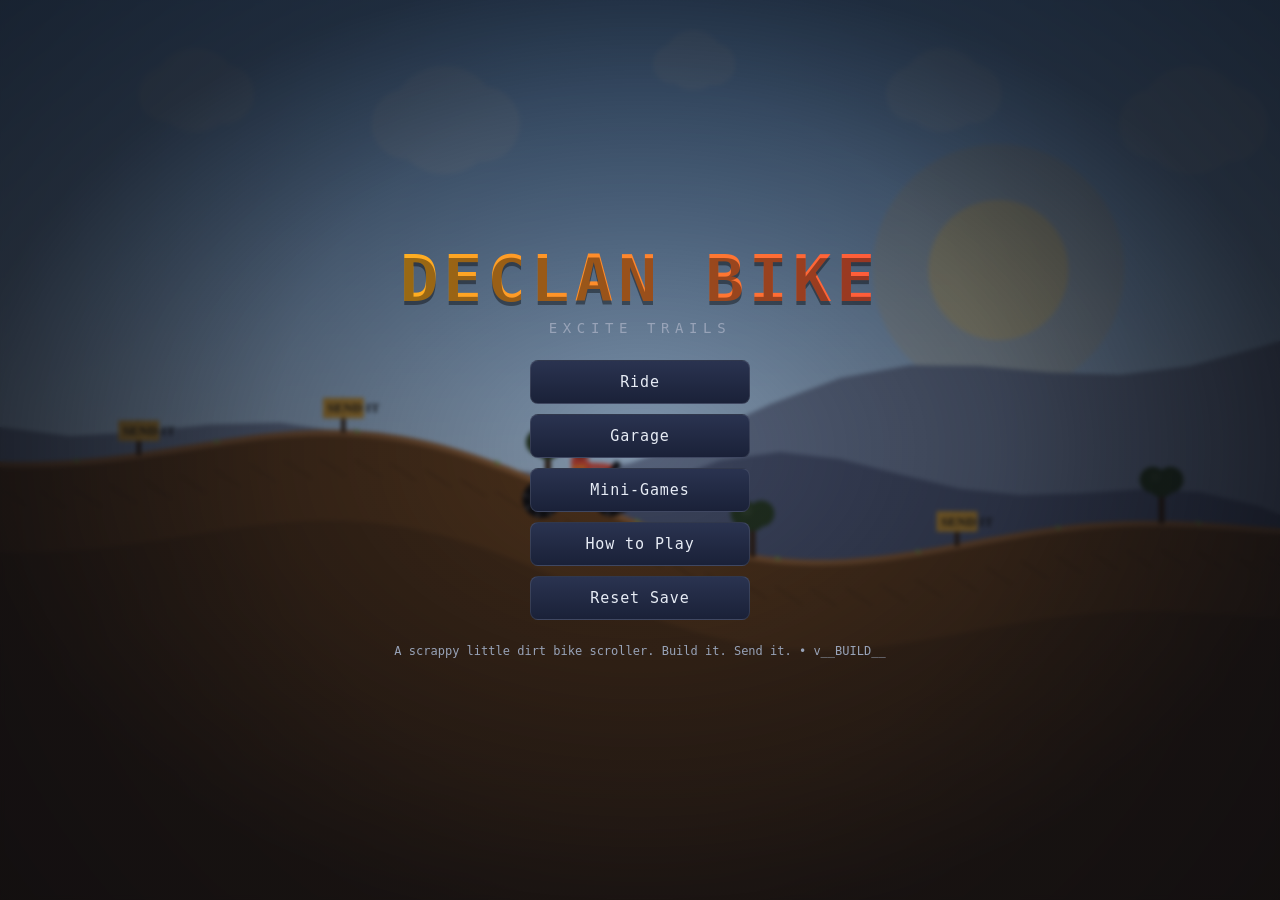
==== commit 4934cc38: "Mobile Phase 5: PWA + install polish Declan Bike is now installable to the home screen and works off" ====
--- a/index.html
+++ b/index.html
@@ -12,6 +12,9 @@
 <meta name="theme-color" content="#0b0d12" />
 <title>Declan Bike — Excite Trails</title>
 <link rel="stylesheet" href="style.css?v=__BUILD__" />
+<link rel="manifest" href="manifest.json" />
+<link rel="apple-touch-icon" href="icons/icon-192.png" />
+<link rel="icon" type="image/png" sizes="192x192" href="icons/icon-192.png" />
 </head>
 <body>
 <div id="app">
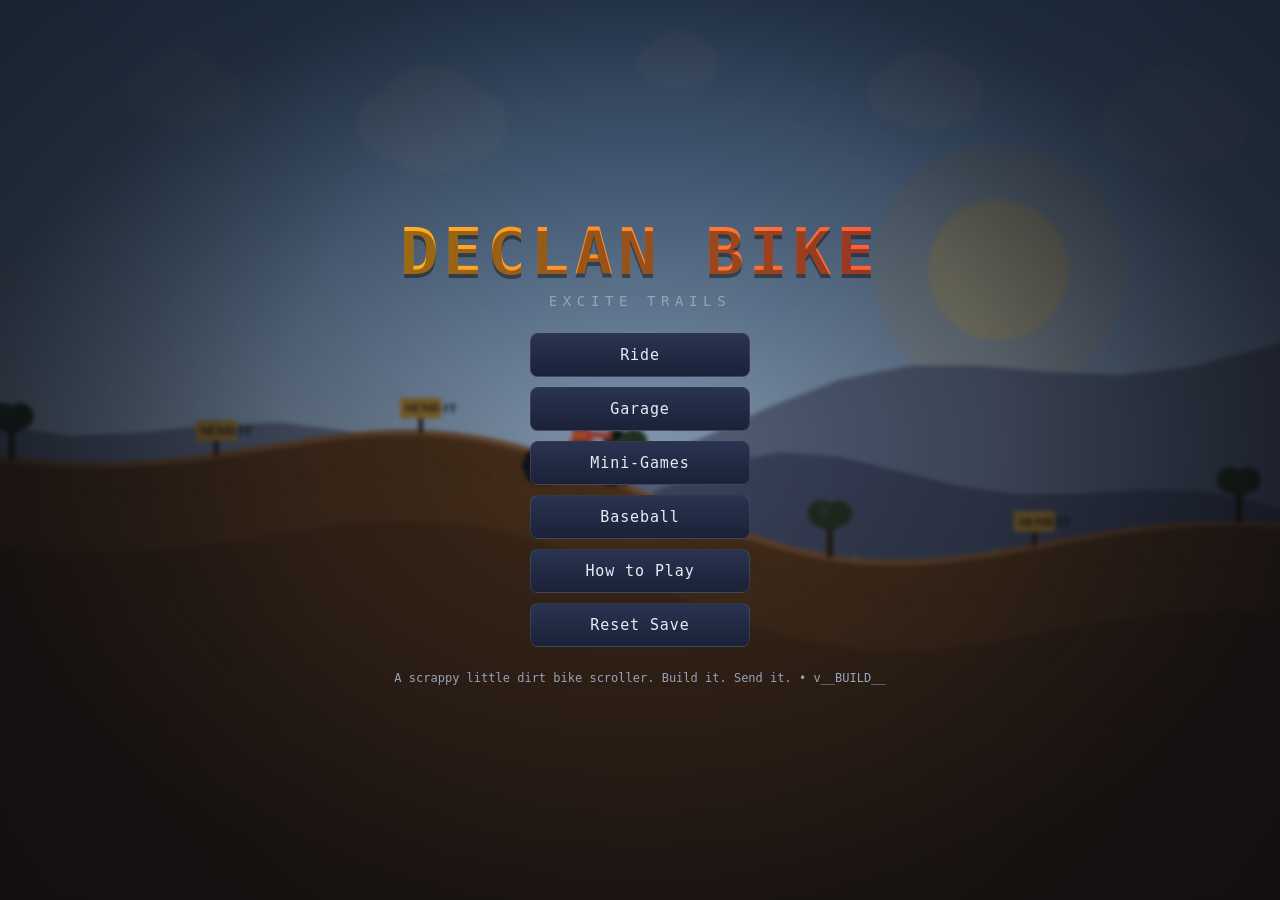
==== commit 04248a77: "baseball: phase 1 — plumbing, mode select, placeholder field Adds a top-level Baseball game reachabl" ====
--- a/index.html
+++ b/index.html
@@ -70,6 +70,7 @@
       <button data-action="play">Ride</button>
       <button data-action="garage">Garage</button>
       <button data-action="quests">Mini-Games</button>
+      <button data-action="baseball">Baseball</button>
       <button data-action="how">How to Play</button>
       <button data-action="reset">Reset Save</button>
     </div>
@@ -144,6 +145,38 @@
     <button class="back-btn" data-action="pp-back">Back</button>
   </div>
 
+  <!-- Baseball Mode Select — reached from the main menu. Mode + innings
+       chips toggle .active; the Start button reads the active chips and
+       boots Baseball.init() with the chosen config. -->
+  <div id="baseball-menu" class="overlay hidden">
+    <h2>Baseball</h2>
+    <div class="bb-record-line" id="bb-record">W 0  •  L 0  •  HR 0</div>
+    <div class="bb-section">
+      <div class="bb-label">MODE</div>
+      <div class="bb-chip-row">
+        <button class="bb-chip" data-bb-group="mode" data-bb-value="cpu">vs CPU</button>
+        <button class="bb-chip" data-bb-group="mode" data-bb-value="pvp">Pass &amp; Play</button>
+      </div>
+    </div>
+    <div class="bb-section">
+      <div class="bb-label">INNINGS</div>
+      <div class="bb-chip-row">
+        <button class="bb-chip" data-bb-group="innings" data-bb-value="3">3</button>
+        <button class="bb-chip" data-bb-group="innings" data-bb-value="5">5</button>
+        <button class="bb-chip" data-bb-group="innings" data-bb-value="9">9</button>
+      </div>
+    </div>
+    <div class="bb-section bb-hint">
+      First-person pitching, batting, and fielding. <strong>vs CPU</strong> sends
+      you up to bat for the home team; <strong>Pass &amp; Play</strong> swaps the
+      device between players each half-inning.
+    </div>
+    <div class="bb-buttons">
+      <button class="bb-start" data-action="baseball-start">Play Ball ▶</button>
+      <button class="back-btn" data-action="baseball-back">Back</button>
+    </div>
+  </div>
+
   <!-- How to Play -->
   <div id="how" class="overlay hidden">
     <h2>How to Play</h2>
--- a/style.css
+++ b/style.css
@@ -222,6 +222,81 @@
   text-transform: uppercase; letter-spacing: 0.05em;
 }
 .pp-bests strong { color: #b39bff; font-size: 16px; letter-spacing: 0; }
+
+/* Baseball mode-select overlay. Vertically-stacked chip groups; the
+   .active chip lights up in baseball gold. Mirrors the chip pattern
+   used elsewhere but with its own palette so the screen feels like
+   its own moment, not just a forking screen. */
+.bb-record-line {
+  color: var(--ink-dim);
+  letter-spacing: 0.12em;
+  font-size: 12px;
+  text-transform: uppercase;
+  margin: -4px 0 14px;
+}
+.bb-section {
+  display: flex; flex-direction: column; gap: 8px;
+  margin-bottom: 16px;
+  width: min(420px, 92vw);
+}
+.bb-label {
+  color: var(--ink-dim);
+  font-size: 11px;
+  letter-spacing: 0.12em;
+  text-transform: uppercase;
+  text-align: center;
+}
+.bb-chip-row {
+  display: flex; gap: 10px; justify-content: center; flex-wrap: wrap;
+}
+.bb-chip {
+  flex: 1 1 0;
+  min-width: 0;
+  padding: 10px 14px;
+  font-size: 14px;
+  letter-spacing: 0.06em;
+  background: linear-gradient(180deg, #2a3350, #1a2138);
+  border: 1px solid rgba(248, 213, 106, 0.15);
+  border-radius: 8px;
+  color: var(--ink);
+  cursor: pointer;
+  transition: transform 80ms ease, background 120ms ease, border-color 120ms ease;
+}
+.bb-chip:hover {
+  border-color: rgba(248, 213, 106, 0.45);
+  transform: translateY(-1px);
+}
+.bb-chip.active {
+  background: linear-gradient(180deg, #f8d56a, #c79a25);
+  border-color: rgba(0, 0, 0, 0.25);
+  color: #1a1206;
+  font-weight: 700;
+  box-shadow: 0 0 0 1px rgba(248, 213, 106, 0.45), 0 4px 10px rgba(0,0,0,0.35);
+}
+.bb-hint {
+  text-align: center;
+  color: var(--ink-dim);
+  font-size: 12px;
+  line-height: 1.45;
+  letter-spacing: 0.02em;
+  max-width: 380px;
+}
+.bb-hint strong { color: #f8d56a; }
+.bb-buttons {
+  display: flex; flex-direction: column; gap: 10px; align-items: center;
+  margin-top: 8px;
+}
+.bb-start {
+  background: linear-gradient(180deg, #f8d56a, #c79a25);
+  color: #1a1206;
+  font-weight: 700;
+  letter-spacing: 0.08em;
+  border-color: rgba(0,0,0,0.25);
+  min-width: 200px;
+}
+.bb-start:hover {
+  background: linear-gradient(180deg, #ffe28a, #d4a52e);
+}
 
 /* Garage */
 .garage-grid {
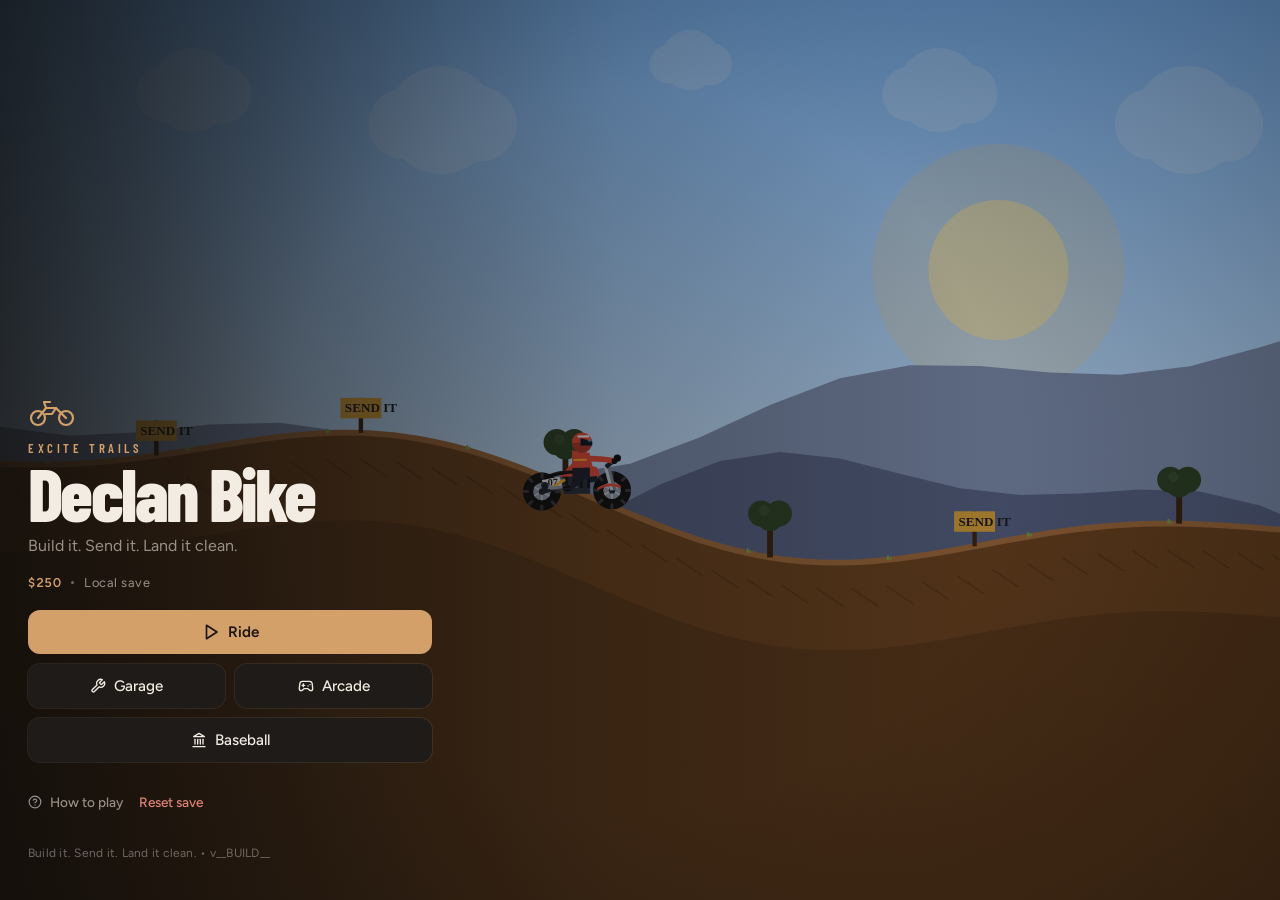
==== commit 21ae0b82: "feat: copper/ink UI overhaul and true-flick arcade Rebuild the menu, HUD, garage, and arcade chrome " ====
--- a/index.html
+++ b/index.html
@@ -9,8 +9,12 @@
 <meta name="apple-mobile-web-app-capable" content="yes" />
 <meta name="mobile-web-app-capable" content="yes" />
 <meta name="apple-mobile-web-app-status-bar-style" content="black-translucent" />
-<meta name="theme-color" content="#0b0d12" />
+<meta name="theme-color" content="#0c0b0a" />
+<meta name="description" content="Declan Bike — Excite Trails. Dirt-bike side-scroller plus true-flick arcade sports." />
 <title>Declan Bike — Excite Trails</title>
+<link rel="preconnect" href="https://fonts.googleapis.com" />
+<link rel="preconnect" href="https://fonts.gstatic.com" crossorigin />
+<link href="https://fonts.googleapis.com/css2?family=Barlow+Condensed:wght@600;700;800&family=Figtree:wght@400;500;600;700&display=swap" rel="stylesheet" />
 <link rel="stylesheet" href="style.css?v=__BUILD__" />
 <link rel="manifest" href="manifest.json" />
 <link rel="apple-touch-icon" href="icons/icon-192.png" />
@@ -20,214 +24,359 @@
 <div id="app">
   <canvas id="game" width="1280" height="720"></canvas>
 
-  <!-- HUD -->
   <div id="hud" class="hud hidden">
-    <div class="hud-row">
-      <div class="hud-pill speedometer" title="Speed"><span id="hud-speed">0</span><span class="unit">mph</span></div>
-      <div class="hud-pill bar-pill" title="Boost"><div class="bar"><div id="hud-boost" class="bar-fill boost"></div></div></div>
-      <div class="hud-pill bar-pill" title="Health"><div class="bar"><div id="hud-health" class="bar-fill health"></div></div></div>
-      <div class="hud-pill" title="Combo">x<span id="hud-combo">1</span></div>
-      <div class="hud-pill" title="Score"><span id="hud-score">0</span></div>
-      <div class="hud-pill" title="Cash">$<span id="hud-cash">0</span></div>
-      <div class="hud-pill" title="Time"><span id="hud-time">0.0</span><span class="unit">s</span></div>
-      <div class="hud-pill" title="Distance"><span id="hud-dist">0</span><span class="unit">m</span></div>
-    </div>
+    <div class="hud-top">
+      <div class="hud-speedblock">
+        <div class="hud-speed" title="Speed">
+          <span id="hud-speed">0</span>
+          <span class="unit">mph</span>
+        </div>
+        <div class="hud-meters">
+          <div class="meter" title="Boost">
+            <span class="meter-label">Boost</span>
+            <div class="bar"><div id="hud-boost" class="bar-fill boost"></div></div>
+          </div>
+          <div class="meter" title="Health">
+            <span class="meter-label">Bike</span>
+            <div class="bar"><div id="hud-health" class="bar-fill health"></div></div>
+          </div>
+        </div>
+      </div>
+
+      <div class="hud-stats">
+        <div class="hud-stat">
+          <span class="k">Time</span>
+          <span><span id="hud-time">0.0</span><span class="unit">s</span></span>
+        </div>
+        <div class="hud-stat">
+          <span class="k">Dist</span>
+          <span><span id="hud-dist">0</span><span class="unit">m</span></span>
+        </div>
+        <div class="hud-stat">
+          <span class="k">Score</span>
+          <span id="hud-score">0</span>
+        </div>
+        <div class="hud-stat">
+          <span class="k">Cash</span>
+          <span>$<span id="hud-cash">0</span></span>
+        </div>
+        <div class="hud-stat combo">
+          <span class="k">Combo</span>
+          <span>x<span id="hud-combo">1</span></span>
+        </div>
+      </div>
+
+      <div class="hud-tools">
+        <button type="button" class="icon-btn" data-action="mute" aria-label="Mute"><svg class="ico" width="16" height="16" viewBox="0 0 24 24" fill="none" stroke="currentColor" stroke-width="2" stroke-linecap="round" stroke-linejoin="round" aria-hidden="true"><polygon points="11 5 6 9 2 9 2 15 6 15 11 19 11 5"/><path d="M15.54 8.46a5 5 0 0 1 0 7.07"/><path d="M19.07 4.93a10 10 0 0 1 0 14.14"/></svg></button>
+        <button type="button" class="icon-btn" data-action="pause" aria-label="Pause"><svg class="ico" width="16" height="16" viewBox="0 0 24 24" fill="none" stroke="currentColor" stroke-width="2" stroke-linecap="round" stroke-linejoin="round" aria-hidden="true"><rect x="14" y="4" width="4" height="16"/><rect x="6" y="4" width="4" height="16"/></svg></button>
+      </div>
+    </div>
+
     <div id="pace-bar" class="pace-bar hidden">
       <div id="pace-fill" class="pace-fill"></div>
       <div id="pace-mark-bronze" class="pace-mark bronze" title="Bronze pace"></div>
       <div id="pace-mark-silver" class="pace-mark silver" title="Silver pace"></div>
-      <div id="pace-mark-gold"   class="pace-mark gold"   title="Gold pace"></div>
-    </div>
+      <div id="pace-mark-gold" class="pace-mark gold" title="Gold pace"></div>
+    </div>
+
     <div id="quest-tracker" class="quest-tracker"></div>
-    <div id="toast-stack" class="toast-stack"></div>
-    <button id="retry-badge" class="retry-badge hidden" data-action="retry" aria-label="Retry run">↺</button>
-
-    <!-- Touch controls (shown on touch devices) — Mad Skills / Bike Race layout:
-         two big paddle zones at the bottom plus jump + boost utility buttons. -->
+
+    <button id="retry-badge" class="retry-badge hidden" data-action="retry" aria-label="Retry run" type="button">
+      <svg class="ico" width="22" height="22" viewBox="0 0 24 24" fill="none" stroke="currentColor" stroke-width="2.4" stroke-linecap="round" stroke-linejoin="round" aria-hidden="true"><path d="M3 12a9 9 0 1 0 9-9 9.75 9.75 0 0 0-6.74 2.74L3 8"/><path d="M3 3v5h5"/></svg>
+    </button>
+
     <div id="touch" class="touch hidden">
-      <button class="tpad tpad-left"  data-key="ArrowLeft"  aria-label="Brake / lean back / back flip">
-        <span class="tpad-arrow">◀</span><span class="tpad-label">BRAKE</span>
-      </button>
-      <button class="tpad tpad-right" data-key="ArrowRight" aria-label="Throttle / lean forward / front flip">
-        <span class="tpad-label">GAS</span><span class="tpad-arrow">▶</span>
-      </button>
-      <button class="tbtn jump"  data-key="ShiftLeft" aria-label="Jump">⤴</button>
-      <button class="tbtn boost" data-key="Space"    aria-label="Boost">⚡</button>
-      <button class="tbtn lean lean-back" data-key="ArrowDown" aria-label="Lean back / wheelie / back-rotate">◴</button>
-      <button class="tbtn lean lean-fwd"  data-key="ArrowUp"   aria-label="Lean forward / stoppie / front-rotate">◷</button>
-      <button class="tbtn pause-btn" data-key="Escape" aria-label="Pause">II</button>
-      <button class="tbtn mute-btn"  id="mute-btn"    aria-label="Mute">♪</button>
-    </div>
-  </div>
-
-  <!-- Main Menu -->
-  <div id="menu" class="overlay">
-    <div class="title">
-      <span class="title-main">DECLAN BIKE</span>
-      <span class="title-sub">EXCITE TRAILS</span>
-    </div>
-    <div class="menu-buttons">
-      <button data-action="play">Ride</button>
-      <button data-action="garage">Garage</button>
-      <button data-action="quests">Mini-Games</button>
-      <button data-action="baseball">Baseball</button>
-      <button data-action="how">How to Play</button>
-      <button data-action="reset">Reset Save</button>
-    </div>
-    <div class="footer">A scrappy little dirt bike scroller. Build it. Send it.</div>
-  </div>
-
-  <!-- Level Select -->
+      <button class="tpad tpad-left" data-key="ArrowLeft" type="button" aria-label="Brake, lean back, back flip">
+        <svg class="ico" width="22" height="22" viewBox="0 0 24 24" fill="none" stroke="currentColor" stroke-width="2.4" stroke-linecap="round" stroke-linejoin="round" aria-hidden="true"><path d="m15 18-6-6 6-6"/></svg>
+        <span class="tpad-label">Brake</span>
+      </button>
+      <button class="tpad tpad-right" data-key="ArrowRight" type="button" aria-label="Throttle, lean forward, front flip">
+        <span class="tpad-label">Gas</span>
+        <svg class="ico" width="22" height="22" viewBox="0 0 24 24" fill="none" stroke="currentColor" stroke-width="2.4" stroke-linecap="round" stroke-linejoin="round" aria-hidden="true"><path d="m9 18 6-6-6-6"/></svg>
+      </button>
+      <button class="tbtn jump" data-key="ShiftLeft" type="button" aria-label="Jump"><svg class="ico" width="22" height="22" viewBox="0 0 24 24" fill="none" stroke="currentColor" stroke-width="2.4" stroke-linecap="round" stroke-linejoin="round" aria-hidden="true"><path d="m5 12 7-7 7 7"/><path d="M12 19V5"/></svg></button>
+      <button class="tbtn boost" data-key="Space" type="button" aria-label="Boost"><svg class="ico" width="20" height="20" viewBox="0 0 24 24" fill="none" stroke="currentColor" stroke-width="2.4" stroke-linecap="round" stroke-linejoin="round" aria-hidden="true"><polygon points="13 2 3 14 12 14 11 22 21 10 12 10 13 2"/></svg></button>
+      <button class="tbtn lean lean-back" data-key="ArrowDown" type="button" aria-label="Lean back">
+        <span class="lean-glyph">B</span>
+      </button>
+      <button class="tbtn lean lean-fwd" data-key="ArrowUp" type="button" aria-label="Lean forward">
+        <span class="lean-glyph">F</span>
+      </button>
+      <button class="tbtn pause-btn" data-key="Escape" type="button" aria-label="Pause"><svg class="ico" width="16" height="16" viewBox="0 0 24 24" fill="none" stroke="currentColor" stroke-width="2.4" stroke-linecap="round" stroke-linejoin="round" aria-hidden="true"><rect x="14" y="4" width="4" height="16"/><rect x="6" y="4" width="4" height="16"/></svg></button>
+      <button class="tbtn mute-btn" id="mute-btn" type="button" aria-label="Mute">
+        <svg class="ico icon-on" width="16" height="16" viewBox="0 0 24 24" fill="none" stroke="currentColor" stroke-width="2.4" stroke-linecap="round" stroke-linejoin="round" aria-hidden="true"><polygon points="11 5 6 9 2 9 2 15 6 15 11 19 11 5"/><path d="M15.54 8.46a5 5 0 0 1 0 7.07"/><path d="M19.07 4.93a10 10 0 0 1 0 14.14"/></svg>
+        <svg class="ico icon-off" width="16" height="16" viewBox="0 0 24 24" fill="none" stroke="currentColor" stroke-width="2.4" stroke-linecap="round" stroke-linejoin="round" aria-hidden="true"><polygon points="11 5 6 9 2 9 2 15 6 15 11 19 11 5"/><line x1="22" x2="16" y1="9" y2="15"/><line x1="16" x2="22" y1="9" y2="15"/></svg>
+      </button>
+    </div>
+  </div>
+
+  <div id="toast-stack" class="toast-stack"></div>
+
+  <div id="menu" class="overlay overlay-menu">
+    <div class="menu-card">
+      <div class="title">
+        <svg class="bike-mark" viewBox="0 0 48 32" aria-hidden="true">
+      <circle cx="10" cy="22" r="7" fill="none" stroke="currentColor" stroke-width="2.2" />
+      <circle cx="38" cy="22" r="7" fill="none" stroke="currentColor" stroke-width="2.2" />
+      <path d="M10 22 L18 12 L28 12 L38 22 M18 12 L16 6 H22 M28 12 L24 18 L18 18" fill="none" stroke="currentColor" stroke-width="2.2" stroke-linejoin="round" stroke-linecap="round" />
+    </svg>
+        <span class="title-kicker">Excite Trails</span>
+        <span class="title-main">Declan Bike</span>
+        <span class="title-sub">Build it. Send it. Land it clean.</span>
+      </div>
+      <div class="menu-meta">
+        <span class="cash-chip">$<span id="menu-cash">250</span></span>
+        <span class="meta-dot"></span>
+        <span>Local save</span>
+      </div>
+      <div class="menu-buttons">
+        <button type="button" class="btn-primary" data-action="play">
+          <svg class="ico" width="18" height="18" viewBox="0 0 24 24" fill="none" stroke="currentColor" stroke-width="2.2" stroke-linecap="round" stroke-linejoin="round" aria-hidden="true"><polygon points="6 3 20 12 6 21 6 3"/></svg>
+          Ride
+        </button>
+        <div class="menu-row">
+          <button type="button" data-action="garage">
+            <svg class="ico" width="16" height="16" viewBox="0 0 24 24" fill="none" stroke="currentColor" stroke-width="2" stroke-linecap="round" stroke-linejoin="round" aria-hidden="true"><path d="M14.7 6.3a1 1 0 0 0 0 1.4l1.6 1.6a1 1 0 0 0 1.4 0l3.77-3.77a6 6 0 0 1-7.94 7.94l-6.91 6.91a2.12 2.12 0 0 1-3-3l6.91-6.91a6 6 0 0 1 7.94-7.94l-3.76 3.76z"/></svg>
+            Garage
+          </button>
+          <button type="button" data-action="quests">
+            <svg class="ico" width="16" height="16" viewBox="0 0 24 24" fill="none" stroke="currentColor" stroke-width="2" stroke-linecap="round" stroke-linejoin="round" aria-hidden="true"><line x1="6" x2="10" y1="11" y2="11"/><line x1="8" x2="8" y1="9" y2="13"/><line x1="15" x2="15.01" y1="12" y2="12"/><line x1="18" x2="18.01" y1="10" y2="10"/><path d="M17.32 5H6.68a4 4 0 0 0-3.978 3.59c-.006.052-.01.101-.017.152C2.604 9.416 2 14.456 2 16a3 3 0 0 0 3 3c1 0 1.5-.5 2-1l1.414-1.414A2 2 0 0 1 9.828 16h4.344a2 2 0 0 1 1.414.586L17 18c.5.5 1 1 2 1a3 3 0 0 0 3-3c0-1.545-.604-6.584-.685-7.258-.007-.05-.011-.1-.017-.151A4 4 0 0 0 17.32 5z"/></svg>
+            Arcade
+          </button>
+        </div>
+        <button type="button" data-action="baseball">
+          <svg class="ico" width="16" height="16" viewBox="0 0 24 24" fill="none" stroke="currentColor" stroke-width="2" stroke-linecap="round" stroke-linejoin="round" aria-hidden="true"><line x1="3" x2="21" y1="22" y2="22"/><line x1="6" x2="6" y1="18" y2="11"/><line x1="10" x2="10" y1="18" y2="11"/><line x1="14" x2="14" y1="18" y2="11"/><line x1="18" x2="18" y1="18" y2="11"/><polygon points="12 2 20 7 4 7"/></svg>
+          Baseball
+        </button>
+      </div>
+      <div class="menu-links">
+        <button type="button" class="link-btn" data-action="how">
+          <svg class="ico" width="14" height="14" viewBox="0 0 24 24" fill="none" stroke="currentColor" stroke-width="2" stroke-linecap="round" stroke-linejoin="round" aria-hidden="true"><circle cx="12" cy="12" r="10"/><path d="M9.09 9a3 3 0 0 1 5.83 1c0 2-3 3-3 3"/><path d="M12 17h.01"/></svg>
+          How to play
+        </button>
+        <button type="button" class="link-btn danger" data-action="reset">Reset save</button>
+      </div>
+      <div class="footer">Build it. Send it. Land it clean.</div>
+    </div>
+  </div>
+
   <div id="levels" class="overlay hidden">
-    <h2>Pick a Trail</h2>
-    <div id="level-grid" class="level-grid"></div>
-    <button class="back-btn" data-action="back-menu">Back</button>
-  </div>
-
-  <!-- Garage -->
+    <div class="sheet">
+      <header class="sheet-head">
+        <p class="kicker">Trails</p>
+        <h2>Pick a line</h2>
+        <p class="lede">Unlock the next ridge by finishing the one before it.</p>
+      </header>
+      <div id="level-grid" class="level-grid"></div>
+      <button type="button" class="back-btn" data-action="back-menu">
+        <svg class="ico" width="16" height="16" viewBox="0 0 24 24" fill="none" stroke="currentColor" stroke-width="2" stroke-linecap="round" stroke-linejoin="round" aria-hidden="true"><path d="m12 19-7-7 7-7"/><path d="M19 12H5"/></svg>
+        Menu
+      </button>
+    </div>
+  </div>
+
   <div id="garage" class="overlay hidden">
-    <h2>The Garage</h2>
-    <div class="garage-grid">
-      <div class="garage-preview">
-        <canvas id="garage-canvas" width="520" height="360"></canvas>
-        <div class="stat-block">
-          <div class="stat"><span>Top Speed</span><div class="bar"><div id="g-stat-speed" class="bar-fill"></div></div></div>
-          <div class="stat"><span>Acceleration</span><div class="bar"><div id="g-stat-accel" class="bar-fill"></div></div></div>
-          <div class="stat"><span>Grip</span><div class="bar"><div id="g-stat-grip" class="bar-fill"></div></div></div>
-          <div class="stat"><span>Suspension</span><div class="bar"><div id="g-stat-susp" class="bar-fill"></div></div></div>
-          <div class="stat"><span>Boost</span><div class="bar"><div id="g-stat-boost" class="bar-fill"></div></div></div>
-          <div class="stat"><span>Durability</span><div class="bar"><div id="g-stat-dura" class="bar-fill"></div></div></div>
-        </div>
-      </div>
-      <div class="garage-parts">
-        <div class="parts-tabs">
-          <button class="tab active" data-tab="engine">Engine</button>
-          <button class="tab" data-tab="tire">Tires</button>
-          <button class="tab" data-tab="suspension">Suspension</button>
-          <button class="tab" data-tab="frame">Frame</button>
-          <button class="tab" data-tab="paint">Paint</button>
-          <button class="tab" data-tab="character">Rider</button>
-        </div>
-        <div id="parts-list" class="parts-list"></div>
-      </div>
-    </div>
-    <div class="garage-footer">
-      <div class="cash-label">Cash: $<span id="garage-cash">0</span></div>
-      <button class="back-btn" data-action="back-menu">Back</button>
-    </div>
-  </div>
-
-  <!-- Mini-Games menu -->
+    <div class="sheet sheet-wide">
+      <header class="sheet-head">
+        <p class="kicker">Workshop</p>
+        <h2>The Garage</h2>
+      </header>
+      <div class="garage-grid">
+        <div class="garage-preview">
+          <canvas id="garage-canvas" width="520" height="360"></canvas>
+          <div class="stat-block">
+            <div class="stat"><span>Top Speed</span><div class="bar"><div id="g-stat-speed" class="bar-fill"></div></div></div>
+            <div class="stat"><span>Acceleration</span><div class="bar"><div id="g-stat-accel" class="bar-fill"></div></div></div>
+            <div class="stat"><span>Grip</span><div class="bar"><div id="g-stat-grip" class="bar-fill"></div></div></div>
+            <div class="stat"><span>Suspension</span><div class="bar"><div id="g-stat-susp" class="bar-fill"></div></div></div>
+            <div class="stat"><span>Boost</span><div class="bar"><div id="g-stat-boost" class="bar-fill"></div></div></div>
+            <div class="stat"><span>Durability</span><div class="bar"><div id="g-stat-dura" class="bar-fill"></div></div></div>
+          </div>
+        </div>
+        <div class="garage-parts">
+          <div class="parts-tabs">
+            <button type="button" class="tab active" data-tab="engine">Engine</button>
+            <button type="button" class="tab" data-tab="tire">Tires</button>
+            <button type="button" class="tab" data-tab="suspension">Suspension</button>
+            <button type="button" class="tab" data-tab="frame">Frame</button>
+            <button type="button" class="tab" data-tab="paint">Paint</button>
+            <button type="button" class="tab" data-tab="character">Rider</button>
+          </div>
+          <div id="parts-list" class="parts-list"></div>
+        </div>
+      </div>
+      <div class="garage-footer">
+        <div class="cash-label">Cash $<span id="garage-cash">0</span></div>
+        <button type="button" class="back-btn" data-action="back-menu">
+          <svg class="ico" width="16" height="16" viewBox="0 0 24 24" fill="none" stroke="currentColor" stroke-width="2" stroke-linecap="round" stroke-linejoin="round" aria-hidden="true"><path d="m12 19-7-7 7-7"/><path d="M19 12H5"/></svg>
+          Menu
+        </button>
+      </div>
+    </div>
+  </div>
+
   <div id="quests" class="overlay hidden">
-    <h2>Mini-Games</h2>
-    <div id="quests-list" class="quests-list"></div>
-    <button class="back-btn" data-action="back-menu">Back</button>
-  </div>
-
-  <!-- Can Bash Level Select -->
+    <div class="sheet">
+      <header class="sheet-head">
+        <p class="kicker">Side modes</p>
+        <h2>Arcade</h2>
+        <p class="lede">True flick sports — snap it, don't drag. Cash still counts.</p>
+      </header>
+      <div id="quests-list" class="quests-list"></div>
+      <button type="button" class="back-btn" data-action="back-menu">
+        <svg class="ico" width="16" height="16" viewBox="0 0 24 24" fill="none" stroke="currentColor" stroke-width="2" stroke-linecap="round" stroke-linejoin="round" aria-hidden="true"><path d="m12 19-7-7 7-7"/><path d="M19 12H5"/></svg>
+        Menu
+      </button>
+    </div>
+  </div>
+
   <div id="cb-levels" class="overlay hidden">
-    <h2>Can Bash — Levels</h2>
-    <div id="cb-level-grid" class="level-grid"></div>
-    <button class="back-btn" data-action="cb-back">Back</button>
-  </div>
-
-  <!-- Field Goal Level Select -->
+    <div class="sheet">
+      <header class="sheet-head">
+        <p class="kicker">Arcade</p>
+        <h2>Can Bash</h2>
+      </header>
+      <div id="cb-level-grid" class="level-grid"></div>
+      <button type="button" class="back-btn" data-action="cb-back">
+        <svg class="ico" width="16" height="16" viewBox="0 0 24 24" fill="none" stroke="currentColor" stroke-width="2" stroke-linecap="round" stroke-linejoin="round" aria-hidden="true"><path d="m12 19-7-7 7-7"/><path d="M19 12H5"/></svg>
+        Arcade
+      </button>
+    </div>
+  </div>
+
   <div id="fg-levels" class="overlay hidden">
-    <h2>Field Goal — Levels</h2>
-    <div id="fg-level-grid" class="level-grid"></div>
-    <button class="back-btn" data-action="fg-back">Back</button>
-  </div>
-
-  <!-- Party Pong Level Select -->
+    <div class="sheet">
+      <header class="sheet-head">
+        <p class="kicker">Arcade</p>
+        <h2>Field Goal</h2>
+      </header>
+      <div id="fg-level-grid" class="level-grid"></div>
+      <button type="button" class="back-btn" data-action="fg-back">
+        <svg class="ico" width="16" height="16" viewBox="0 0 24 24" fill="none" stroke="currentColor" stroke-width="2" stroke-linecap="round" stroke-linejoin="round" aria-hidden="true"><path d="m12 19-7-7 7-7"/><path d="M19 12H5"/></svg>
+        Arcade
+      </button>
+    </div>
+  </div>
+
   <div id="pp-levels" class="overlay hidden">
-    <h2>Party Pong — Levels</h2>
-    <div id="pp-level-grid" class="level-grid"></div>
-    <button class="back-btn" data-action="pp-back">Back</button>
-  </div>
-
-  <!-- Baseball Mode Select — reached from the main menu. Mode + innings
-       chips toggle .active; the Start button reads the active chips and
-       boots Baseball.init() with the chosen config. -->
+    <div class="sheet">
+      <header class="sheet-head">
+        <p class="kicker">Arcade</p>
+        <h2>Party Pong</h2>
+      </header>
+      <div id="pp-level-grid" class="level-grid"></div>
+      <button type="button" class="back-btn" data-action="pp-back">
+        <svg class="ico" width="16" height="16" viewBox="0 0 24 24" fill="none" stroke="currentColor" stroke-width="2" stroke-linecap="round" stroke-linejoin="round" aria-hidden="true"><path d="m12 19-7-7 7-7"/><path d="M19 12H5"/></svg>
+        Arcade
+      </button>
+    </div>
+  </div>
+
   <div id="baseball-menu" class="overlay hidden">
-    <h2>Baseball</h2>
-    <div class="bb-record-line" id="bb-record">W 0  •  L 0  •  HR 0</div>
-    <div class="bb-section">
-      <div class="bb-label">MODE</div>
-      <div class="bb-chip-row">
-        <button class="bb-chip" data-bb-group="mode" data-bb-value="cpu">vs CPU</button>
-        <button class="bb-chip" data-bb-group="mode" data-bb-value="pvp">Pass &amp; Play</button>
-      </div>
-    </div>
-    <div class="bb-section">
-      <div class="bb-label">INNINGS</div>
-      <div class="bb-chip-row">
-        <button class="bb-chip" data-bb-group="innings" data-bb-value="3">3</button>
-        <button class="bb-chip" data-bb-group="innings" data-bb-value="5">5</button>
-        <button class="bb-chip" data-bb-group="innings" data-bb-value="9">9</button>
-      </div>
-    </div>
-    <div class="bb-section bb-hint">
-      First-person pitching, batting, and fielding. <strong>vs CPU</strong> sends
-      you up to bat for the home team; <strong>Pass &amp; Play</strong> swaps the
-      device between players each half-inning.
-    </div>
-    <div class="bb-buttons">
-      <button class="bb-start" data-action="baseball-start">Play Ball ▶</button>
-      <button class="back-btn" data-action="baseball-back">Back</button>
-    </div>
-  </div>
-
-  <!-- How to Play -->
+    <div class="sheet sheet-narrow">
+      <header class="sheet-head">
+        <p class="kicker">Diamond</p>
+        <h2>Baseball</h2>
+        <div class="bb-record-line" id="bb-record">W 0 · L 0 · HR 0</div>
+      </header>
+      <div class="bb-section">
+        <div class="bb-label">Mode</div>
+        <div class="bb-chip-row">
+          <button type="button" class="bb-chip" data-bb-group="mode" data-bb-value="cpu">vs CPU</button>
+          <button type="button" class="bb-chip" data-bb-group="mode" data-bb-value="pvp">Pass & Play</button>
+        </div>
+      </div>
+      <div class="bb-section">
+        <div class="bb-label">Innings</div>
+        <div class="bb-chip-row">
+          <button type="button" class="bb-chip" data-bb-group="innings" data-bb-value="3">3</button>
+          <button type="button" class="bb-chip" data-bb-group="innings" data-bb-value="5">5</button>
+          <button type="button" class="bb-chip" data-bb-group="innings" data-bb-value="9">9</button>
+        </div>
+      </div>
+      <p class="bb-hint">
+        First-person pitching, batting, and fielding. vs CPU bats you as the home team. Pass
+        & Play swaps the device each half-inning.
+      </p>
+      <div class="bb-buttons">
+        <button type="button" class="btn-primary bb-start" data-action="baseball-start">
+          <svg class="ico" width="16" height="16" viewBox="0 0 24 24" fill="none" stroke="currentColor" stroke-width="2.2" stroke-linecap="round" stroke-linejoin="round" aria-hidden="true"><polygon points="6 3 20 12 6 21 6 3"/></svg>
+          Play ball
+        </button>
+        <button type="button" class="back-btn" data-action="baseball-back">
+          <svg class="ico" width="16" height="16" viewBox="0 0 24 24" fill="none" stroke="currentColor" stroke-width="2" stroke-linecap="round" stroke-linejoin="round" aria-hidden="true"><path d="m12 19-7-7 7-7"/><path d="M19 12H5"/></svg>
+          Menu
+        </button>
+      </div>
+    </div>
+  </div>
+
   <div id="how" class="overlay hidden">
-    <h2>How to Play</h2>
-    <div class="how-grid">
-      <div><kbd>→</kbd>/<kbd>D</kbd> / GAS paddle — Throttle (in air: front flip)</div>
-      <div><kbd>←</kbd>/<kbd>A</kbd> / BRAKE paddle — Brake (in air: back flip)</div>
-      <div><kbd>↑</kbd>/<kbd>W</kbd> Lean forward (extra rotation in air)</div>
-      <div><kbd>↓</kbd>/<kbd>S</kbd> Lean back (extra rotation in air)</div>
-      <div><kbd>Shift</kbd> / ⤴ — Jump</div>
-      <div><kbd>Space</kbd> / ⚡ — Boost (drains meter)</div>
-      <div><kbd>M</kbd> Mute / unmute</div>
-      <div><kbd>R</kbd> Restart run</div>
-      <div><kbd>Esc</kbd> Pause / quit</div>
-    </div>
-    <p class="hint">
-      On phone: hold the GAS paddle on the right, brake with the left, tap ⤴ to jump.
-      In the air, the paddles flip the bike — hold GAS for a front flip, BRAKE for a back
-      flip. Use the small ◷ / ◴ buttons next to your thumbs to lean forward or back —
-      hold GAS + ◴ on the ground for a wheelie, BRAKE + ◷ for a stoppie. Land clean for
-      combos and cash.
-    </p>
-    <button class="back-btn" data-action="back-menu">Back</button>
-  </div>
-
-  <!-- Run Result -->
-  <div id="result" class="overlay hidden">
-    <h2 id="result-title">Run Complete</h2>
-    <div id="result-body" class="result-body"></div>
-    <div class="result-buttons">
-      <button data-action="retry">Retry</button>
-      <button data-action="garage">Garage</button>
-      <button data-action="back-menu">Menu</button>
-    </div>
-  </div>
-
-  <!-- Pause -->
-  <div id="pause" class="overlay hidden">
-    <h2>Paused</h2>
-    <div class="menu-buttons">
-      <button data-action="resume">Resume</button>
-      <button data-action="retry">Restart Run</button>
-      <button data-action="abandon">Abandon (½ cash)</button>
-      <button data-action="back-menu">Quit to Menu</button>
+    <div class="sheet sheet-narrow">
+      <header class="sheet-head">
+        <p class="kicker">Manual</p>
+        <h2>How to play</h2>
+      </header>
+      <div class="how-grid">
+        <div><kbd>D</kbd> / <kbd>→</kbd> Throttle. In air: front flip.</div>
+        <div><kbd>A</kbd> / <kbd>←</kbd> Brake. In air: back flip.</div>
+        <div><kbd>W</kbd> / <kbd>↑</kbd> Lean forward.</div>
+        <div><kbd>S</kbd> / <kbd>↓</kbd> Lean back.</div>
+        <div><kbd>Shift</kbd> Jump.</div>
+        <div><kbd>Space</kbd> Boost.</div>
+        <div><kbd>M</kbd> Mute.</div>
+        <div><kbd>R</kbd> Restart run.</div>
+        <div><kbd>Esc</kbd> Pause.</div>
+      </div>
+      <p class="hint">
+        On phone, hold Gas on the right and Brake on the left. Jump sits above Brake, Boost
+        above Gas. In the air the paddles flip the bike. Land clean for combos and cash.
+      </p>
+      <button type="button" class="back-btn" data-action="back-menu">
+        <svg class="ico" width="16" height="16" viewBox="0 0 24 24" fill="none" stroke="currentColor" stroke-width="2" stroke-linecap="round" stroke-linejoin="round" aria-hidden="true"><path d="m12 19-7-7 7-7"/><path d="M19 12H5"/></svg>
+        Menu
+      </button>
+    </div>
+  </div>
+
+  <div id="result" class="overlay overlay-modal hidden">
+    <div class="panel">
+      <h2 id="result-title">Run Complete</h2>
+      <div id="result-body" class="result-body"></div>
+      <div class="result-buttons">
+        <button type="button" class="btn-primary" data-action="retry">Retry</button>
+        <button type="button" data-action="garage">Garage</button>
+        <button type="button" data-action="back-menu">Menu</button>
+      </div>
+    </div>
+  </div>
+
+  <div id="pause" class="overlay overlay-modal hidden">
+    <div class="panel panel-sm">
+      <p class="kicker">Halted</p>
+      <h2>Paused</h2>
+      <div class="menu-buttons">
+        <button type="button" class="btn-primary" data-action="resume">Resume</button>
+        <button type="button" data-action="retry">Restart run</button>
+        <button type="button" data-action="abandon">Abandon, half cash</button>
+        <button type="button" data-action="back-menu">Quit to menu</button>
+      </div>
+    </div>
+  </div>
+
+  <div id="confirm-reset" class="overlay overlay-modal hidden">
+    <div class="panel panel-sm">
+      <p class="kicker">Danger</p>
+      <h2>Wipe save?</h2>
+      <p class="lede">Cash, parts, medals, and quests go with it. This cannot be undone.</p>
+      <div class="menu-buttons">
+        <button type="button" class="btn-danger" data-action="reset-yes">Wipe everything</button>
+        <button type="button" data-action="reset-no">Keep save</button>
+      </div>
     </div>
   </div>
 </div>
 
-<!-- ES module entry. Imports the engine / config / world / etc. modules
-     under src/. The cache-bust query string is rewritten by the GitHub
-     Pages workflow, but module sub-imports rely on the no-cache HTML
-     meta + browser revalidation. -->
 <script type="module" src="src/main.js?v=__BUILD__"></script>
 </body>
 </html>
--- a/style.css
+++ b/style.css
@@ -1,426 +1,1101 @@
+/* Declan Bike — Excite Trails
+   Copper / ink overlay. Vanilla CSS, no build step. */
+
+*,
+*::before,
+*::after {
+  box-sizing: border-box;
+}
+
+html {
+  -webkit-font-smoothing: antialiased;
+  -moz-osx-font-smoothing: grayscale;
+}
+
+html,
+body {
+  margin: 0;
+  padding: 0;
+  height: 100%;
+  overflow: hidden;
+  font-family: var(--font-body);
+  background: #000;
+  color: var(--fg);
+  -webkit-user-select: none;
+  user-select: none;
+  -webkit-tap-highlight-color: transparent;
+  overscroll-behavior: none;
+  touch-action: manipulation;
+}
+
+button:not(:disabled),
+[role="button"]:not(:disabled) {
+  cursor: pointer;
+}
+
+.ico {
+  display: block;
+  flex-shrink: 0;
+}
+
+.footer {
+  color: var(--fg-subtle);
+  font-size: 0.75rem;
+  letter-spacing: 0.02em;
+  margin-top: 4px;
+}
+
 :root {
-  --bg-0: #0b0d12;
-  --bg-1: #131826;
-  --bg-2: #1c2336;
-  --ink: #e7ecf5;
-  --ink-dim: #98a3b8;
-  --accent: #ffb020;
-  --accent-2: #ff5a3a;
-  --good: #4ddc8c;
-  --bad: #ff5470;
-  --boost: #6ee7ff;
-  --health: #4ddc8c;
-  --shadow: 0 10px 30px rgba(0,0,0,0.45);
-}
-
-* { box-sizing: border-box; }
-html, body { margin: 0; padding: 0; background: #000; color: var(--ink); font-family: ui-monospace, "SFMono-Regular", "Menlo", "Consolas", monospace; overflow: hidden; height: 100%; -webkit-user-select: none; user-select: none; -webkit-tap-highlight-color: transparent; overscroll-behavior: none; touch-action: manipulation; }
-body { display: block; }
-#app { position: relative; width: 100vw; height: 100vh; height: 100dvh; }
+  --bg: #0c0b0a;
+  --bg-elevated: #161412;
+  --bg-subtle: #1e1b18;
+  --fg: #f3ece3;
+  --fg-muted: #9a9186;
+  --fg-subtle: #6f6860;
+  --accent: #d4a06a;
+  --accent-fg: #1a140e;
+  --border: color-mix(in oklab, var(--fg) 12%, transparent);
+  --border-strong: color-mix(in oklab, var(--fg) 22%, transparent);
+  --good: #6dbd8a;
+  --bad: #d96b5c;
+  --boost: #7ec8d4;
+  --health: #6dbd8a;
+  --shadow-border: 0 0 0 1px rgba(243, 236, 227, 0.08);
+  --shadow-panel: 0 0 0 1px rgba(243, 236, 227, 0.1), 0 24px 60px rgba(0, 0, 0, 0.45);
+  --radius-xs: 4px;
+  --radius-sm: 8px;
+  --radius-md: 12px;
+  --radius-lg: 16px;
+  --radius-xl: 24px;
+  --space-1: 4px;
+  --space-2: 8px;
+  --space-3: 12px;
+  --space-4: 16px;
+  --space-5: 24px;
+  --space-6: 32px;
+  --space-7: 48px;
+  --font-display: "Barlow Condensed", "Arial Narrow", sans-serif;
+  --font-body: "Figtree", ui-sans-serif, system-ui, sans-serif;
+  --motion-stagger: 40ms;
+  --motion-micro: 80ms;
+  --motion-quick: 150ms;
+  --motion-fast: 250ms;
+  --motion-medium: 350ms;
+  --motion-slow: 400ms;
+  --ease-smooth-out: cubic-bezier(0.22, 1, 0.36, 1);
+  --ease-out: cubic-bezier(0.23, 1, 0.32, 1);
+  --motion-scale-modal: 0.96;
+}
+
+#app {
+  position: relative;
+  width: 100vw;
+  height: 100vh;
+  height: 100dvh;
+  overflow: hidden;
+  background: var(--bg);
+  color: var(--fg);
+  font-family: var(--font-body);
+}
+
 canvas#game {
   display: block;
   width: 100%;
   height: 100%;
-  background: linear-gradient(#0b0d12 0%, #1a2238 60%, #312033 100%);
+  background: #0c0b0a;
   touch-action: none;
 }
-.hidden { display: none !important; }
-
-/* HUD — slim icon-less strip. Padding respects iPhone notch / Android cutout. */
+
+.hidden {
+  display: none !important;
+}
+
+.overlay:not(.hidden) {
+  animation: overlay-in var(--motion-fast) var(--ease-smooth-out);
+}
+
+@keyframes overlay-in {
+  from {
+    opacity: 0;
+    transform: scale(0.97);
+  }
+  to {
+    opacity: 1;
+    transform: scale(1);
+  }
+}
+
+/* Overlay shell */
+.overlay {
+  position: absolute;
+  inset: 0;
+  z-index: 5;
+  display: flex;
+  flex-direction: column;
+  align-items: center;
+  justify-content: center;
+  padding: calc(24px + env(safe-area-inset-top)) 20px calc(24px + env(safe-area-inset-bottom));
+  overflow: auto;
+  background: color-mix(in oklab, var(--bg) 78%, transparent);
+}
+
+.overlay-menu {
+  align-items: flex-start;
+  justify-content: flex-end;
+  background: linear-gradient(
+    90deg,
+    rgba(12, 11, 10, 0.82) 0%,
+    rgba(12, 11, 10, 0.42) 48%,
+    rgba(12, 11, 10, 0.18) 100%
+  );
+}
+
+.overlay-modal {
+  background: rgba(8, 7, 6, 0.55);
+  backdrop-filter: blur(10px);
+}
+
+.overlay h2 {
+  margin: 0;
+  font-family: var(--font-display);
+  font-size: clamp(1.75rem, 1.2rem + 2vw, 2.6rem);
+  font-weight: 700;
+  letter-spacing: -0.03em;
+  line-height: 1.1;
+  color: var(--fg);
+  text-wrap: balance;
+}
+
+.kicker {
+  margin: 0 0 6px;
+  font-family: var(--font-display);
+  font-size: 0.8rem;
+  font-weight: 600;
+  letter-spacing: 0.22em;
+  text-transform: uppercase;
+  color: var(--accent);
+}
+
+.lede {
+  margin: 8px 0 0;
+  color: var(--fg-muted);
+  font-size: 0.95rem;
+  line-height: 1.5;
+  text-wrap: pretty;
+  max-width: 42ch;
+}
+
+.sheet {
+  width: min(820px, 100%);
+  display: flex;
+  flex-direction: column;
+  gap: 20px;
+}
+
+.sheet-wide {
+  width: min(1100px, 100%);
+}
+.sheet-narrow {
+  width: min(460px, 100%);
+}
+.sheet-head {
+  display: flex;
+  flex-direction: column;
+}
+
+.panel {
+  width: min(480px, 100%);
+  padding: 24px;
+  border-radius: var(--radius-xl);
+  background: var(--bg-elevated);
+  box-shadow: var(--shadow-panel);
+  display: flex;
+  flex-direction: column;
+  gap: 16px;
+}
+.panel-sm {
+  width: min(360px, 100%);
+}
+.panel h2 {
+  font-size: 2rem;
+}
+
+.menu-card {
+  width: min(420px, 100%);
+  padding: 8px 8px 16px;
+  display: flex;
+  flex-direction: column;
+  gap: 20px;
+}
+
+.title {
+  display: flex;
+  flex-direction: column;
+  gap: 4px;
+}
+.bike-mark {
+  width: 48px;
+  height: 32px;
+  color: var(--accent);
+  margin-bottom: 8px;
+}
+.title-kicker {
+  font-family: var(--font-display);
+  letter-spacing: 0.28em;
+  text-transform: uppercase;
+  font-size: 0.8rem;
+  font-weight: 600;
+  color: var(--accent);
+}
+.title-main {
+  font-family: var(--font-display);
+  font-size: clamp(3rem, 8vw, 4.6rem);
+  font-weight: 800;
+  letter-spacing: -0.035em;
+  line-height: 0.9;
+  color: var(--fg);
+  text-wrap: balance;
+}
+.title-sub {
+  color: var(--fg-muted);
+  font-size: 1rem;
+  margin-top: 6px;
+}
+
+.menu-meta {
+  display: flex;
+  align-items: center;
+  gap: 10px;
+  color: var(--fg-muted);
+  font-size: 0.8rem;
+  letter-spacing: 0.04em;
+}
+.cash-chip {
+  font-variant-numeric: tabular-nums;
+  color: var(--accent);
+  font-weight: 600;
+}
+.meta-dot {
+  width: 3px;
+  height: 3px;
+  border-radius: 99px;
+  background: var(--fg-subtle);
+}
+
+.menu-buttons {
+  display: flex;
+  flex-direction: column;
+  gap: 10px;
+  min-width: 220px;
+}
+.menu-row {
+  display: grid;
+  grid-template-columns: 1fr 1fr;
+  gap: 10px;
+}
+.menu-links {
+  display: flex;
+  gap: 16px;
+  align-items: center;
+}
+
+button {
+  background: var(--bg-subtle);
+  color: var(--fg);
+  border: 0;
+  box-shadow: var(--shadow-border);
+  padding: 12px 16px;
+  min-height: 44px;
+  font-size: 0.95rem;
+  font-weight: 500;
+  font-family: inherit;
+  border-radius: var(--radius-md);
+  display: inline-flex;
+  align-items: center;
+  justify-content: center;
+  gap: 8px;
+  transition:
+    transform var(--motion-quick) var(--ease-out),
+    background-color var(--motion-quick) var(--ease-out),
+    box-shadow var(--motion-quick) var(--ease-out),
+    opacity var(--motion-quick) var(--ease-out);
+}
+button:hover {
+  background: color-mix(in oklab, var(--bg-subtle) 80%, var(--fg) 8%);
+  box-shadow: 0 0 0 1px rgba(243, 236, 227, 0.14);
+}
+button:active {
+  transform: scale(0.96);
+}
+button:disabled {
+  opacity: 0.4;
+  cursor: not-allowed;
+  transform: none;
+}
+
+.btn-primary,
+button.bb-start {
+  background: var(--accent);
+  color: var(--accent-fg);
+  font-weight: 600;
+  box-shadow: none;
+}
+.btn-primary:hover,
+button.bb-start:hover {
+  background: color-mix(in oklab, var(--accent) 88%, white 12%);
+  box-shadow: none;
+}
+.btn-danger {
+  background: var(--bad);
+  color: #1a0c0a;
+  font-weight: 600;
+  box-shadow: none;
+}
+.btn-danger:hover {
+  background: color-mix(in oklab, var(--bad) 88%, white 12%);
+}
+
+.link-btn {
+  background: transparent;
+  box-shadow: none;
+  min-height: 40px;
+  padding: 8px 0;
+  color: var(--fg-muted);
+  font-size: 0.85rem;
+}
+.link-btn:hover {
+  background: transparent;
+  color: var(--fg);
+  box-shadow: none;
+}
+.link-btn.danger {
+  color: color-mix(in oklab, var(--bad) 80%, var(--fg) 20%);
+}
+
+.back-btn {
+  align-self: flex-start;
+  background: transparent;
+  box-shadow: none;
+  color: var(--fg-muted);
+  padding: 10px 0;
+}
+.back-btn:hover {
+  background: transparent;
+  color: var(--fg);
+  box-shadow: none;
+}
+
+.icon-btn {
+  width: 40px;
+  height: 40px;
+  min-height: 40px;
+  padding: 0;
+  border-radius: var(--radius-sm);
+  background: rgba(12, 11, 10, 0.5);
+}
+
+/* HUD */
 .hud {
-  position: absolute; inset: 0; pointer-events: none;
+  position: absolute;
+  inset: 0;
+  pointer-events: none;
+  z-index: 4;
   padding:
-    calc(8px  + env(safe-area-inset-top))
-    calc(12px + env(safe-area-inset-right))
-    calc(8px  + env(safe-area-inset-bottom))
-    calc(12px + env(safe-area-inset-left));
-  display: flex; flex-direction: column; gap: 6px;
-}
-.hud-row { display: flex; flex-wrap: wrap; gap: 4px; }
-.hud-pill {
-  background: rgba(11, 13, 18, 0.55);
-  border: 1px solid rgba(255,255,255,0.07);
-  padding: 3px 8px;
-  border-radius: 6px;
-  font-size: 11px;
-  font-weight: 600;
-  display: flex; align-items: center; gap: 3px;
-  backdrop-filter: blur(6px);
-  line-height: 1;
-}
-.hud-pill.bar-pill { padding: 5px 8px; }
-.hud-pill .unit { color: var(--ink-dim); font-size: 9px; font-weight: 500; margin-left: 1px; }
-.hud-pill.speedometer { font-size: 13px; padding: 3px 9px; font-weight: 700; }
-.bar { width: 56px; height: 5px; background: rgba(255,255,255,0.08); border-radius: 999px; overflow: hidden; }
-.bar.low { animation: pulseLow 0.8s infinite alternate; }
-@keyframes pulseLow {
-  from { box-shadow: 0 0 0 0 rgba(255, 84, 112, 0.6); }
-  to   { box-shadow: 0 0 8px 2px rgba(255, 84, 112, 0.85); }
-}
-.bar-fill { height: 100%; width: 100%; background: var(--accent); transition: width 100ms linear; }
-.bar-fill.boost { background: linear-gradient(90deg, #6ee7ff, #4cb8ff); }
-.bar-fill.health { background: linear-gradient(90deg, #4ddc8c, #2db86b); }
+    calc(10px + env(safe-area-inset-top))
+    calc(14px + env(safe-area-inset-right))
+    calc(10px + env(safe-area-inset-bottom))
+    calc(14px + env(safe-area-inset-left));
+}
+.hud-top {
+  display: flex;
+  align-items: flex-start;
+  justify-content: space-between;
+  gap: 12px;
+}
+.hud-speedblock {
+  display: flex;
+  flex-direction: column;
+  gap: 8px;
+  min-width: 140px;
+}
+.hud-speed {
+  font-family: var(--font-display);
+  font-size: 2.4rem;
+  font-weight: 700;
+  letter-spacing: -0.03em;
+  line-height: 0.9;
+  font-variant-numeric: tabular-nums;
+  color: var(--fg);
+  text-shadow: 0 1px 8px rgba(0, 0, 0, 0.55);
+}
+.hud-speed .unit {
+  margin-left: 6px;
+  font-size: 0.85rem;
+  letter-spacing: 0.12em;
+  text-transform: uppercase;
+  color: var(--fg-muted);
+  font-weight: 600;
+}
+.hud-meters {
+  display: flex;
+  flex-direction: column;
+  gap: 5px;
+}
+.meter {
+  display: flex;
+  align-items: center;
+  gap: 8px;
+}
+.meter-label {
+  width: 36px;
+  font-size: 0.62rem;
+  letter-spacing: 0.12em;
+  text-transform: uppercase;
+  color: var(--fg-muted);
+  font-weight: 600;
+}
+.bar {
+  width: 88px;
+  height: 5px;
+  background: rgba(255, 255, 255, 0.1);
+  border-radius: 999px;
+  overflow: hidden;
+}
+.bar.low {
+  box-shadow: 0 0 0 1px color-mix(in oklab, var(--bad) 70%, transparent);
+}
+.bar-fill {
+  height: 100%;
+  width: 100%;
+  background: var(--accent);
+  transition: width 100ms linear;
+}
+.bar-fill.boost {
+  background: var(--boost);
+}
+.bar-fill.health {
+  background: var(--health);
+}
+
+.hud-stats {
+  display: flex;
+  flex-wrap: wrap;
+  justify-content: flex-end;
+  gap: 8px 14px;
+  font-variant-numeric: tabular-nums;
+}
+.hud-stat {
+  display: flex;
+  flex-direction: column;
+  align-items: flex-end;
+  min-width: 52px;
+}
+.hud-stat .k {
+  font-size: 0.62rem;
+  letter-spacing: 0.14em;
+  text-transform: uppercase;
+  color: var(--fg-muted);
+  font-weight: 600;
+}
+.hud-stat span:last-child {
+  font-size: 0.95rem;
+  font-weight: 600;
+  text-shadow: 0 1px 8px rgba(0, 0, 0, 0.55);
+}
+.hud-stat .unit {
+  margin-left: 3px;
+  color: var(--fg-muted);
+  font-size: 0.7rem;
+  font-weight: 500;
+}
+.hud-stat.combo span:last-child {
+  color: var(--accent);
+}
+.hud-tools {
+  display: flex;
+  gap: 6px;
+  pointer-events: auto;
+}
+
+.pace-bar {
+  position: absolute;
+  top: calc(8px + env(safe-area-inset-top));
+  left: 50%;
+  transform: translateX(-50%);
+  width: min(280px, 42vw);
+  height: 4px;
+  background: rgba(12, 11, 10, 0.45);
+  border-radius: 99px;
+  overflow: visible;
+  pointer-events: none;
+}
+.pace-fill {
+  position: absolute;
+  inset: 0 auto 0 0;
+  width: 0%;
+  background: var(--accent);
+  border-radius: 99px;
+  transition: width 120ms linear;
+}
+.pace-mark {
+  position: absolute;
+  top: -3px;
+  bottom: -3px;
+  width: 2px;
+  border-radius: 2px;
+  transform: translateX(-50%);
+}
+.pace-mark.gold {
+  background: var(--accent);
+}
+.pace-mark.silver {
+  background: #c8c4bc;
+}
+.pace-mark.bronze {
+  background: #a56b45;
+}
+.pace-mark.flashed {
+  animation: pace-flash 600ms var(--ease-out);
+}
+@keyframes pace-flash {
+  0% {
+    transform: translateX(-50%) scaleY(2);
+  }
+  100% {
+    transform: translateX(-50%) scaleY(1);
+  }
+}
 
 .quest-tracker {
-  position: absolute; right: 18px; top: 60px;
-  background: rgba(11,13,18,0.65);
-  border: 1px solid rgba(255,255,255,0.08);
-  border-radius: 10px;
+  position: absolute;
+  right: calc(14px + env(safe-area-inset-right));
+  top: calc(72px + env(safe-area-inset-top));
+  background: rgba(12, 11, 10, 0.55);
+  box-shadow: var(--shadow-border);
+  border-radius: var(--radius-md);
   padding: 10px 12px;
-  font-size: 12px;
-  min-width: 220px;
-  max-width: 320px;
-}
-.quest-tracker .qt-title { color: var(--accent); font-weight: bold; margin-bottom: 6px; text-transform: uppercase; letter-spacing: 0.05em; }
-.quest-tracker .qt-row { display: flex; justify-content: space-between; gap: 8px; padding: 2px 0; color: var(--ink-dim); }
-.quest-tracker .qt-row.done { color: var(--good); text-decoration: line-through; }
+  font-size: 0.75rem;
+  min-width: 180px;
+  max-width: 240px;
+}
+.quest-tracker .qt-title {
+  color: var(--accent);
+  font-weight: 600;
+  letter-spacing: 0.12em;
+  text-transform: uppercase;
+  font-size: 0.65rem;
+  margin-bottom: 6px;
+}
+.quest-tracker .qt-row {
+  display: flex;
+  justify-content: space-between;
+  gap: 8px;
+  padding: 2px 0;
+  color: var(--fg-muted);
+  font-variant-numeric: tabular-nums;
+}
+.quest-tracker .qt-row.done {
+  color: var(--good);
+}
 
 .toast-stack {
-  position: absolute; left: 50%; top: 80px; transform: translateX(-50%);
-  display: flex; flex-direction: column; align-items: center; gap: 4px;
+  position: absolute;
+  left: 50%;
+  top: calc(56px + env(safe-area-inset-top));
+  transform: translateX(-50%);
+  display: flex;
+  flex-direction: column;
+  align-items: center;
+  gap: 6px;
   pointer-events: none;
+  z-index: 20;
 }
 .toast {
-  background: rgba(11,13,18,0.8);
-  border: 1px solid rgba(255,255,255,0.1);
+  background: var(--bg-elevated);
+  box-shadow: var(--shadow-border);
   padding: 8px 14px;
-  border-radius: 8px;
-  font-size: 14px;
-  animation: toast-in 0.25s ease-out, toast-out 0.4s ease-in 1.6s forwards;
-}
-.toast.gold { border-color: var(--accent); color: var(--accent); }
-.toast.green { border-color: var(--good); color: var(--good); }
-.toast.red { border-color: var(--bad); color: var(--bad); }
-@keyframes toast-in { from { opacity: 0; transform: translateY(-6px); } to { opacity: 1; transform: translateY(0); } }
-@keyframes toast-out { to { opacity: 0; transform: translateY(-6px); } }
-
-/* Overlays */
-@keyframes overlay-in {
-  from { opacity: 0; transform: scale(0.97); }
-  to   { opacity: 1; transform: scale(1);    }
-}
-.overlay {
-  position: absolute; inset: 0;
-  display: flex; flex-direction: column; align-items: center; justify-content: center;
-  background: radial-gradient(ellipse at center, rgba(20,24,38,0.92) 0%, rgba(8,10,16,0.96) 70%);
-  z-index: 5;
-  padding: 30px;
-  overflow: auto;
-}
-.overlay:not(.hidden) { animation: overlay-in 0.22s ease-out; }
-/* Menu uses a translucent backdrop so the demo bike scrolls behind it. */
-#menu.overlay {
-  background: radial-gradient(ellipse at center, rgba(11,13,18,0.35) 0%, rgba(8,10,16,0.78) 75%);
-  backdrop-filter: blur(2px);
-}
-.overlay h2 {
-  margin: 0 0 18px;
-  font-size: 28px;
-  letter-spacing: 0.1em;
-  color: var(--accent);
+  border-radius: 999px;
+  font-size: 0.85rem;
+  font-weight: 500;
+  animation:
+    toast-in var(--motion-fast) var(--ease-smooth-out),
+    toast-out var(--motion-medium) ease-in 1.5s forwards;
+}
+.toast.gold {
+  color: var(--accent);
+}
+.toast.green {
+  color: var(--good);
+}
+.toast.red {
+  color: var(--bad);
+}
+@keyframes toast-in {
+  from {
+    opacity: 0;
+    transform: translateY(8px);
+  }
+  to {
+    opacity: 1;
+    transform: translateY(0);
+  }
+}
+@keyframes toast-out {
+  to {
+    opacity: 0;
+    transform: translateY(-6px);
+  }
+}
+
+/* Levels / cards */
+.level-grid {
+  display: grid;
+  grid-template-columns: repeat(2, minmax(0, 1fr));
+  gap: 12px;
+}
+.level-card {
+  background: var(--bg-elevated);
+  box-shadow: var(--shadow-border);
+  border-radius: var(--radius-lg);
+  padding: 16px;
+  cursor: pointer;
+  display: flex;
+  flex-direction: column;
+  gap: 6px;
+  text-align: left;
+  align-items: stretch;
+  width: 100%;
+  min-height: 0;
+  font: inherit;
+  color: inherit;
+  transition:
+    transform var(--motion-quick) var(--ease-out),
+    box-shadow var(--motion-quick) var(--ease-out);
+  animation: lc-pop var(--motion-slow) var(--ease-smooth-out) backwards;
+  animation-delay: calc(var(--i, 0) * 40ms);
+}
+.level-card:hover {
+  transform: translateY(-1px);
+  box-shadow: 0 0 0 1px rgba(212, 160, 106, 0.45);
+}
+.level-card:active {
+  transform: scale(0.98);
+}
+.level-card.locked {
+  opacity: 0.45;
+  cursor: not-allowed;
+}
+.level-card.locked:hover {
+  transform: none;
+  box-shadow: var(--shadow-border);
+}
+@keyframes lc-pop {
+  from {
+    opacity: 0;
+    transform: translateY(8px);
+  }
+  to {
+    opacity: 1;
+    transform: translateY(0);
+  }
+}
+.lc-kicker,
+.level-card .lc-meta {
+  font-size: 0.68rem;
+  letter-spacing: 0.12em;
   text-transform: uppercase;
-}
-.title { text-align: center; margin-bottom: 24px; }
-.title-main {
-  display: block;
-  font-size: 64px; font-weight: 900; letter-spacing: 0.08em;
-  background: linear-gradient(90deg, #ffb020, #ff5a3a);
-  -webkit-background-clip: text; background-clip: text; color: transparent;
-  text-shadow: 0 4px 0 rgba(0,0,0,0.4);
-}
-.title-sub { display: block; color: var(--ink-dim); letter-spacing: 0.4em; font-size: 14px; margin-top: 4px; }
-
-.menu-buttons { display: flex; flex-direction: column; gap: 10px; min-width: 220px; }
-button {
-  background: linear-gradient(180deg, #2a3350, #1a2138);
-  color: var(--ink);
-  border: 1px solid rgba(255,255,255,0.1);
-  padding: 12px 18px;
-  font-size: 15px;
-  letter-spacing: 0.06em;
-  font-family: inherit;
-  cursor: pointer;
-  border-radius: 8px;
-  transition: transform 80ms ease, background 120ms ease, box-shadow 120ms ease;
-  -webkit-appearance: none;
-  appearance: none;
-  touch-action: manipulation;
-}
-.overlay button { cursor: pointer; touch-action: manipulation; }
-button:hover { background: linear-gradient(180deg, #344066, #1f2748); transform: translateY(-1px); box-shadow: var(--shadow); }
-button:active { transform: translateY(0); }
-button.primary { background: linear-gradient(180deg, var(--accent), #b87b00); color: #1a1206; border-color: rgba(0,0,0,0.2); font-weight: bold; }
-button.primary:hover { background: linear-gradient(180deg, #ffc640, #d49000); }
-button:disabled { opacity: 0.4; cursor: not-allowed; transform: none; }
-
-.back-btn { margin-top: 16px; }
-.footer { color: var(--ink-dim); margin-top: 24px; font-size: 12px; }
-
-/* Levels */
-.level-grid { display: grid; grid-template-columns: repeat(3, 1fr); gap: 14px; max-width: 820px; }
-.level-card {
-  background: linear-gradient(180deg, #1c2336, #131826);
-  border: 1px solid rgba(255,255,255,0.08);
-  border-radius: 10px;
-  padding: 14px;
-  cursor: pointer;
-  display: flex; flex-direction: column; gap: 6px;
-  transition: transform 80ms ease, border-color 120ms ease;
-}
-.level-card:hover { transform: translateY(-2px); border-color: var(--accent); }
-.level-card:active { transform: translateY(0) scale(0.97); transition: transform 60ms ease; }
-@keyframes lc-pop {
-  from { opacity: 0; transform: translateY(8px) scale(0.96); }
-  to   { opacity: 1; transform: translateY(0)   scale(1);    }
-}
-.level-card { animation: lc-pop 0.32s ease-out backwards; animation-delay: calc(var(--i, 0) * 30ms); }
-.level-card .lc-name { font-size: 16px; color: var(--accent); }
-.level-card .lc-meta { font-size: 11px; color: var(--ink-dim); text-transform: uppercase; letter-spacing: 0.06em; }
-.level-card .lc-best { font-size: 12px; color: var(--ink); }
-.level-card.locked { opacity: 0.5; cursor: not-allowed; }
-.level-card.locked .lc-name { color: var(--ink-dim); }
+  color: var(--fg-muted);
+}
+.level-card .lc-name {
+  font-family: var(--font-display);
+  font-size: 1.35rem;
+  font-weight: 700;
+  letter-spacing: -0.02em;
+  color: var(--fg);
+}
+.level-card .lc-best {
+  font-size: 0.85rem;
+  color: var(--fg);
+  font-variant-numeric: tabular-nums;
+}
+.level-card .lc-objective {
+  color: var(--good);
+  font-size: 0.8rem;
+  background: color-mix(in oklab, var(--good) 10%, transparent);
+  border-radius: var(--radius-sm);
+  padding: 6px 8px;
+}
 .level-card .lc-stars {
-  font-size: 18px;
-  letter-spacing: 2px;
-  color: #ffd03a;
-  text-shadow: 0 0 6px rgba(255, 200, 60, 0.35);
-}
-.level-card .lc-stars .empty { color: rgba(255, 255, 255, 0.18); text-shadow: none; }
-.level-card .lc-objective {
-  color: #4ddc8c;
-  font-size: 12px;
-  background: rgba(77, 220, 140, 0.08);
-  border: 1px solid rgba(77, 220, 140, 0.20);
-  border-radius: 6px;
-  padding: 5px 7px;
-}
-
-/* Field Goal global-bests header — sits above the level grid as a
-   single full-width row. The level grid's grid-template-columns is
-   3 columns; grid-column: 1 / -1 spans all of them. */
-.fg-bests {
-  grid-column: 1 / -1;
-  display: flex; flex-wrap: wrap; gap: 12px 22px;
-  padding: 10px 14px;
-  background: linear-gradient(180deg, rgba(255,176,32,0.10), rgba(255,90,58,0.06));
-  border: 1px solid rgba(255, 176, 32, 0.22);
-  border-radius: 10px;
-  font-size: 12px; color: var(--ink-dim);
-  text-transform: uppercase; letter-spacing: 0.05em;
-}
-.fg-bests strong { color: var(--accent); font-size: 16px; letter-spacing: 0; }
-/* Party Pong global-bests header — same shape as .fg-bests with a
-   purple/teal neon palette to match the basement theme. */
+  letter-spacing: 3px;
+  color: var(--accent);
+  font-size: 0.95rem;
+}
+.level-card .lc-stars .empty {
+  color: color-mix(in oklab, var(--fg) 18%, transparent);
+}
+.lc-medals {
+  display: flex;
+  gap: 8px;
+  font-size: 0.72rem;
+  font-variant-numeric: tabular-nums;
+  color: var(--fg-muted);
+}
+.medal {
+  letter-spacing: 0.04em;
+}
+.medal.gold {
+  color: var(--accent);
+}
+.medal.silver {
+  color: #c8c4bc;
+}
+.medal.bronze {
+  color: #a56b45;
+}
+
+.fg-bests,
 .pp-bests {
   grid-column: 1 / -1;
-  display: flex; flex-wrap: wrap; gap: 12px 22px;
-  padding: 10px 14px;
-  background: linear-gradient(180deg, rgba(125,93,255,0.14), rgba(255,105,180,0.06));
-  border: 1px solid rgba(125, 93, 255, 0.32);
-  border-radius: 10px;
-  font-size: 12px; color: var(--ink-dim);
-  text-transform: uppercase; letter-spacing: 0.05em;
-}
-.pp-bests strong { color: #b39bff; font-size: 16px; letter-spacing: 0; }
-
-/* Baseball mode-select overlay. Vertically-stacked chip groups; the
-   .active chip lights up in baseball gold. Mirrors the chip pattern
-   used elsewhere but with its own palette so the screen feels like
-   its own moment, not just a forking screen. */
-.bb-record-line {
-  color: var(--ink-dim);
-  letter-spacing: 0.12em;
-  font-size: 12px;
+  display: flex;
+  flex-wrap: wrap;
+  gap: 12px 22px;
+  padding: 12px 14px;
+  background: var(--bg-elevated);
+  box-shadow: var(--shadow-border);
+  border-radius: var(--radius-md);
+  font-size: 0.75rem;
+  color: var(--fg-muted);
+  letter-spacing: 0.06em;
   text-transform: uppercase;
-  margin: -4px 0 14px;
-}
-.bb-section {
-  display: flex; flex-direction: column; gap: 8px;
-  margin-bottom: 16px;
-  width: min(420px, 92vw);
-}
-.bb-label {
-  color: var(--ink-dim);
-  font-size: 11px;
-  letter-spacing: 0.12em;
-  text-transform: uppercase;
-  text-align: center;
-}
-.bb-chip-row {
-  display: flex; gap: 10px; justify-content: center; flex-wrap: wrap;
-}
-.bb-chip {
-  flex: 1 1 0;
-  min-width: 0;
-  padding: 10px 14px;
-  font-size: 14px;
-  letter-spacing: 0.06em;
-  background: linear-gradient(180deg, #2a3350, #1a2138);
-  border: 1px solid rgba(248, 213, 106, 0.15);
-  border-radius: 8px;
-  color: var(--ink);
-  cursor: pointer;
-  transition: transform 80ms ease, background 120ms ease, border-color 120ms ease;
-}
-.bb-chip:hover {
-  border-color: rgba(248, 213, 106, 0.45);
-  transform: translateY(-1px);
-}
-.bb-chip.active {
-  background: linear-gradient(180deg, #f8d56a, #c79a25);
-  border-color: rgba(0, 0, 0, 0.25);
-  color: #1a1206;
-  font-weight: 700;
-  box-shadow: 0 0 0 1px rgba(248, 213, 106, 0.45), 0 4px 10px rgba(0,0,0,0.35);
-}
-.bb-hint {
-  text-align: center;
-  color: var(--ink-dim);
-  font-size: 12px;
-  line-height: 1.45;
-  letter-spacing: 0.02em;
-  max-width: 380px;
-}
-.bb-hint strong { color: #f8d56a; }
-.bb-buttons {
-  display: flex; flex-direction: column; gap: 10px; align-items: center;
-  margin-top: 8px;
-}
-.bb-start {
-  background: linear-gradient(180deg, #f8d56a, #c79a25);
-  color: #1a1206;
-  font-weight: 700;
-  letter-spacing: 0.08em;
-  border-color: rgba(0,0,0,0.25);
-  min-width: 200px;
-}
-.bb-start:hover {
-  background: linear-gradient(180deg, #ffe28a, #d4a52e);
+}
+.fg-bests strong,
+.pp-bests strong {
+  color: var(--accent);
+  font-size: 1rem;
+  letter-spacing: 0;
+  font-variant-numeric: tabular-nums;
 }
 
 /* Garage */
 .garage-grid {
-  display: grid; grid-template-columns: 540px 1fr; gap: 24px;
-  max-width: 1100px; width: 100%;
-}
-.garage-preview {
-  background: #0e1322;
-  border: 1px solid rgba(255,255,255,0.08);
-  border-radius: 12px;
-  padding: 16px;
+  display: grid;
+  grid-template-columns: minmax(0, 1.05fr) minmax(0, 1fr);
+  gap: 16px;
+  width: 100%;
+}
+.garage-preview,
+.garage-parts {
+  background: var(--bg-elevated);
+  box-shadow: var(--shadow-border);
+  border-radius: var(--radius-xl);
+  padding: 12px;
+  display: flex;
+  flex-direction: column;
+  gap: 12px;
 }
 #garage-canvas {
-  width: 100%; height: 360px; display: block; background: linear-gradient(180deg, #1d2540, #0c1020); border-radius: 8px;
-}
-.stat-block { margin-top: 10px; display: grid; grid-template-columns: 1fr 1fr; gap: 6px 16px; }
-.stat { display: flex; align-items: center; justify-content: space-between; gap: 10px; font-size: 12px; color: var(--ink-dim); }
-.stat .bar { width: 130px; }
-.garage-parts {
-  background: #0e1322;
-  border: 1px solid rgba(255,255,255,0.08);
-  border-radius: 12px;
-  padding: 16px;
-  display: flex; flex-direction: column; gap: 12px;
-  min-height: 400px;
-}
-.parts-tabs { display: flex; gap: 6px; flex-wrap: wrap; }
+  width: 100%;
+  height: 280px;
+  display: block;
+  background: #14110e;
+  border-radius: var(--radius-md);
+}
+.stat-block {
+  display: grid;
+  grid-template-columns: 1fr 1fr;
+  gap: 8px 16px;
+}
+.stat {
+  display: flex;
+  align-items: center;
+  justify-content: space-between;
+  gap: 10px;
+  font-size: 0.75rem;
+  color: var(--fg-muted);
+}
+.stat .bar {
+  width: 90px;
+}
+.parts-tabs {
+  display: flex;
+  gap: 6px;
+  flex-wrap: wrap;
+}
 .tab {
   background: transparent;
-  border: 1px solid rgba(255,255,255,0.08);
-  padding: 6px 12px;
-  font-size: 12px;
-  border-radius: 6px;
-  cursor: pointer;
-  color: var(--ink-dim);
-}
-.tab.active { color: var(--accent); border-color: var(--accent); background: rgba(255,176,32,0.1); }
-.parts-list { display: flex; flex-direction: column; gap: 8px; overflow: auto; }
+  box-shadow: 0 0 0 1px var(--border);
+  padding: 8px 12px;
+  min-height: 36px;
+  font-size: 0.78rem;
+  border-radius: 999px;
+  color: var(--fg-muted);
+}
+.tab.active {
+  color: var(--accent-fg);
+  background: var(--accent);
+  box-shadow: none;
+}
+.parts-list {
+  display: flex;
+  flex-direction: column;
+  gap: 8px;
+  overflow: auto;
+  max-height: min(52vh, 420px);
+}
 .part-card {
-  display: grid; grid-template-columns: 1fr auto; gap: 8px;
-  padding: 10px 12px;
-  background: #131a2c;
-  border: 1px solid rgba(255,255,255,0.08);
-  border-radius: 8px;
-}
-.part-card .pc-name { font-size: 14px; color: var(--ink); }
-.part-card .pc-desc { font-size: 11px; color: var(--ink-dim); margin-top: 2px; }
-.part-card .pc-stats { font-size: 11px; color: var(--boost); margin-top: 4px; }
-.part-card .pc-buy { display: flex; flex-direction: column; gap: 4px; align-items: flex-end; }
-.part-card .pc-cost { font-size: 13px; color: var(--accent); }
-.part-card.equipped { border-color: var(--good); }
-.part-card.equipped .pc-cost { color: var(--good); }
+  display: grid;
+  grid-template-columns: 1fr auto;
+  gap: 8px;
+  padding: 12px;
+  background: var(--bg-subtle);
+  border-radius: var(--radius-md);
+  box-shadow: var(--shadow-border);
+}
+.part-card .pc-name {
+  font-size: 0.95rem;
+  color: var(--fg);
+  font-weight: 600;
+}
+.part-card .pc-desc {
+  font-size: 0.78rem;
+  color: var(--fg-muted);
+  margin-top: 2px;
+  line-height: 1.4;
+}
+.part-card .pc-stats {
+  font-size: 0.72rem;
+  color: var(--boost);
+  margin-top: 4px;
+}
+.part-card .pc-buy {
+  display: flex;
+  flex-direction: column;
+  gap: 4px;
+  align-items: flex-end;
+}
+.part-card .pc-cost {
+  font-size: 0.78rem;
+  color: var(--accent);
+  font-weight: 600;
+}
+.part-card.equipped {
+  box-shadow: 0 0 0 1px color-mix(in oklab, var(--good) 55%, transparent);
+}
+.part-card.equipped .pc-cost {
+  color: var(--good);
+}
 .part-card .pc-tag {
   margin-left: 8px;
-  padding: 2px 6px;
+  padding: 2px 7px;
   border-radius: 999px;
-  color: #101828;
+  color: var(--accent-fg);
   background: var(--accent);
-  font-size: 10px;
+  font-size: 0.62rem;
+  letter-spacing: 0.08em;
   text-transform: uppercase;
-  letter-spacing: 0.05em;
-}
-.part-card .pc-deltas { display: flex; flex-wrap: wrap; gap: 4px; margin-top: 6px; }
+  font-weight: 600;
+}
+.part-card .pc-deltas {
+  display: flex;
+  flex-wrap: wrap;
+  gap: 4px;
+  margin-top: 6px;
+}
 .part-card .pc-delta {
   border-radius: 999px;
   padding: 2px 6px;
-  font-size: 10px;
-  background: rgba(255,255,255,0.07);
-}
-.part-card .pc-delta.up { color: var(--good); border: 1px solid rgba(77,220,140,0.24); }
-.part-card .pc-delta.down { color: var(--bad); border: 1px solid rgba(255,90,58,0.22); }
-.part-card .pc-price { font-size: 11px; color: var(--ink-dim); }
-.part-card.locked { opacity: 0.55; }
-.garage-footer { display: flex; justify-content: space-between; align-items: center; margin-top: 16px; max-width: 1100px; width: 100%; }
-.cash-label { font-size: 16px; color: var(--accent); }
-
-/* Quests */
-.quests-list { max-width: 720px; width: 100%; display: flex; flex-direction: column; gap: 10px; }
+  font-size: 0.68rem;
+  background: rgba(255, 255, 255, 0.05);
+}
+.part-card .pc-delta.up {
+  color: var(--good);
+}
+.part-card .pc-delta.down {
+  color: var(--bad);
+}
+.part-card .pc-price {
+  font-size: 0.75rem;
+  color: var(--fg-muted);
+  font-variant-numeric: tabular-nums;
+}
+.part-card.locked {
+  opacity: 0.55;
+}
+.part-card button {
+  min-height: 36px;
+  padding: 6px 12px;
+  font-size: 0.8rem;
+}
+.garage-footer {
+  display: flex;
+  justify-content: space-between;
+  align-items: center;
+  gap: 12px;
+}
+.cash-label {
+  font-size: 1rem;
+  color: var(--accent);
+  font-variant-numeric: tabular-nums;
+  font-weight: 600;
+}
+
+/* Arcade */
+.quests-list {
+  width: 100%;
+  display: flex;
+  flex-direction: column;
+  gap: 10px;
+}
 .quest-card {
-  background: #131a2c;
-  border: 1px solid rgba(255,255,255,0.08);
-  border-radius: 10px;
-  padding: 12px 16px;
-  display: grid; grid-template-columns: 1fr auto; gap: 8px;
-}
-.quest-card .qc-name { font-size: 15px; color: var(--ink); }
-.quest-card .qc-desc { color: var(--ink-dim); font-size: 12px; margin-top: 2px; }
-.quest-card .qc-reward { color: var(--accent); font-size: 13px; }
-.quest-card.done { border-color: var(--good); opacity: 0.7; }
-.quest-card.done .qc-reward::after { content: " ✓"; color: var(--good); }
-
-/* How to Play */
+  background: var(--bg-elevated);
+  box-shadow: var(--shadow-border);
+  border-radius: var(--radius-lg);
+  padding: 14px 16px;
+  display: grid;
+  grid-template-columns: 1fr auto;
+  gap: 8px;
+  cursor: pointer;
+  text-align: left;
+  align-items: start;
+  width: 100%;
+  font: inherit;
+  color: inherit;
+  transition: transform var(--motion-quick) var(--ease-out);
+}
+.quest-card:hover {
+  transform: translateY(-1px);
+}
+.quest-card:active {
+  transform: scale(0.98);
+}
+.quest-card .qc-name {
+  font-size: 1.05rem;
+  font-weight: 600;
+  color: var(--fg);
+}
+.quest-card .qc-desc {
+  color: var(--fg-muted);
+  font-size: 0.82rem;
+  margin-top: 2px;
+  line-height: 1.4;
+}
+.quest-card .qc-reward {
+  color: var(--accent);
+  font-size: 0.8rem;
+  font-weight: 600;
+  align-self: center;
+}
+.quest-card.done {
+  opacity: 0.7;
+}
+
+/* Baseball */
+.bb-record-line {
+  color: var(--fg-muted);
+  letter-spacing: 0.12em;
+  font-size: 0.75rem;
+  text-transform: uppercase;
+  margin-top: 8px;
+  font-variant-numeric: tabular-nums;
+}
+.bb-section {
+  display: flex;
+  flex-direction: column;
+  gap: 8px;
+  width: 100%;
+}
+.bb-label {
+  color: var(--fg-muted);
+  font-size: 0.68rem;
+  letter-spacing: 0.16em;
+  text-transform: uppercase;
+  font-weight: 600;
+}
+.bb-chip-row {
+  display: flex;
+  gap: 8px;
+}
+.bb-chip {
+  flex: 1 1 0;
+  background: var(--bg-subtle);
+}
+.bb-chip.active {
+  background: var(--accent);
+  color: var(--accent-fg);
+  font-weight: 600;
+  box-shadow: none;
+}
+.bb-hint {
+  color: var(--fg-muted);
+  font-size: 0.85rem;
+  line-height: 1.5;
+  margin: 0;
+}
+.bb-buttons {
+  display: flex;
+  flex-direction: column;
+  gap: 8px;
+}
+
+/* How */
 .how-grid {
-  display: grid; grid-template-columns: 1fr 1fr; gap: 8px 24px;
-  max-width: 560px;
-  font-size: 14px;
+  display: grid;
+  grid-template-columns: 1fr;
+  gap: 8px;
+  font-size: 0.92rem;
+  line-height: 1.45;
 }
 kbd {
   display: inline-block;
-  background: #1c2336;
-  border: 1px solid rgba(255,255,255,0.15);
-  border-bottom-width: 2px;
-  border-radius: 4px;
-  padding: 2px 6px;
-  font-size: 12px;
+  background: var(--bg-subtle);
+  box-shadow: var(--shadow-border);
+  border-radius: 6px;
+  padding: 2px 7px;
+  font-size: 0.75rem;
+  font-family: ui-monospace, monospace;
   margin-right: 4px;
 }
-.hint { max-width: 540px; color: var(--ink-dim); margin-top: 16px; text-align: center; font-size: 13px; }
+.hint {
+  color: var(--fg-muted);
+  font-size: 0.88rem;
+  line-height: 1.5;
+  text-wrap: pretty;
+  margin: 0;
+}
 
 /* Result */
-.result-body { font-size: 14px; max-width: 480px; text-align: left; margin-bottom: 16px; }
-.result-body .row { display: flex; justify-content: space-between; padding: 4px 0; border-bottom: 1px dashed rgba(255,255,255,0.05); }
-.result-body .row.bonus { color: var(--good); }
-.result-body .row.total { color: var(--accent); border-top: 1px solid rgba(255,255,255,0.15); padding-top: 8px; margin-top: 4px; font-size: 16px; }
+.result-body {
+  font-size: 0.88rem;
+  width: 100%;
+}
+.result-body .row {
+  display: flex;
+  justify-content: space-between;
+  padding: 6px 0;
+  border-bottom: 1px solid var(--border);
+  font-variant-numeric: tabular-nums;
+}
+.result-body .row.bonus {
+  color: var(--good);
+}
+.result-body .row.total {
+  color: var(--accent);
+  border-top: 1px solid var(--border-strong);
+  border-bottom: 0;
+  padding-top: 10px;
+  margin-top: 4px;
+  font-size: 1rem;
+  font-weight: 600;
+}
 .recap-card {
   display: grid;
   grid-template-columns: auto 1fr;
   gap: 12px;
   align-items: center;
-  margin-bottom: 10px;
+  margin-bottom: 12px;
   padding: 12px;
-  border-radius: 12px;
-  background: linear-gradient(180deg, rgba(255,176,32,0.14), rgba(77,220,140,0.06));
-  border: 1px solid rgba(255,176,32,0.22);
+  border-radius: var(--radius-md);
+  background: var(--bg-subtle);
 }
 .recap-grade {
   width: 48px;
@@ -428,229 +1103,256 @@
   border-radius: 50%;
   display: grid;
   place-items: center;
-  color: #101828;
+  color: var(--accent-fg);
   background: var(--accent);
-  font-size: 26px;
-  font-weight: 900;
-  box-shadow: 0 0 18px rgba(255,176,32,0.25);
-}
-.recap-title { color: var(--accent); font-size: 16px; font-weight: 800; }
-.recap-sub { color: var(--ink-dim); font-size: 12px; margin-top: 2px; }
-.result-buttons { display: flex; gap: 10px; }
-
-/* Touch controls — Bike Race / Mad Skills style. Big paddles on the bottom
-   for brake (left) and throttle (right), plus utility buttons tucked into
-   the paddle corners so thumbs can slide up from the paddle to reach them. */
-.touch { position: absolute; inset: 0; pointer-events: none; }
+  font-family: var(--font-display);
+  font-size: 1.6rem;
+  font-weight: 700;
+}
+.recap-title {
+  color: var(--fg);
+  font-size: 0.95rem;
+  font-weight: 600;
+}
+.recap-sub {
+  color: var(--fg-muted);
+  font-size: 0.78rem;
+  margin-top: 2px;
+}
+.result-buttons {
+  display: flex;
+  gap: 8px;
+  flex-wrap: wrap;
+}
+.result-buttons button {
+  flex: 1 1 auto;
+}
+
+/* Touch */
+.touch {
+  position: absolute;
+  inset: 0;
+  pointer-events: none;
+}
 .tpad {
   pointer-events: auto;
   position: absolute;
   bottom: calc(14px + env(safe-area-inset-bottom));
-  width: 38%;
-  height: 28%;
-  border-radius: 16px;
-  border: 1.5px solid rgba(255,255,255,0.16);
-  background: linear-gradient(180deg, rgba(11,13,18,0.32), rgba(11,13,18,0.55));
-  color: var(--ink);
-  font-family: inherit;
-  font-size: 24px;
-  font-weight: 800;
-  letter-spacing: 0.18em;
-  display: flex; align-items: center; justify-content: center; gap: 8px;
-  backdrop-filter: blur(4px);
-  -webkit-tap-highlight-color: transparent;
-  transition: background 60ms ease, transform 60ms ease, border-color 60ms ease;
+  width: 36%;
+  height: 26%;
+  border-radius: var(--radius-xl);
+  border: 0;
+  background: rgba(12, 11, 10, 0.42);
+  box-shadow: 0 0 0 1px rgba(243, 236, 227, 0.12);
+  color: var(--fg);
+  font-size: 0.85rem;
+  font-weight: 600;
+  letter-spacing: 0.14em;
+  text-transform: uppercase;
+  display: flex;
+  align-items: center;
+  justify-content: center;
+  gap: 6px;
   padding: 0;
-  opacity: 0.85;
-}
-.tpad .tpad-arrow { font-size: 30px; line-height: 1; opacity: 0.85; }
-.tpad .tpad-label { font-size: 16px; opacity: 0.75; }
-.tpad-left  { left:  calc(14px + env(safe-area-inset-left)); }
-.tpad-right { right: calc(14px + env(safe-area-inset-right)); }
-.tpad.held, .tpad:active {
-  background: linear-gradient(180deg, rgba(255,176,32,0.55), rgba(255,90,58,0.55));
-  border-color: var(--accent);
-  color: #1a1206;
+  opacity: 0.9;
+  min-height: 0;
+}
+.tpad .tpad-label {
+  font-size: 0.78rem;
+  opacity: 0.8;
+}
+.tpad-left {
+  left: calc(14px + env(safe-area-inset-left));
+}
+.tpad-right {
+  right: calc(14px + env(safe-area-inset-right));
+}
+.tpad.held,
+.tpad:active {
+  background: color-mix(in oklab, var(--accent) 55%, transparent);
+  color: var(--accent-fg);
   transform: scale(0.985);
   opacity: 1;
 }
-.tpad-left.held, .tpad-left:active {
-  background: linear-gradient(180deg, rgba(255,90,112,0.55), rgba(180,40,60,0.55));
-  border-color: var(--bad);
+.tpad-left.held,
+.tpad-left:active {
+  background: color-mix(in oklab, var(--bad) 55%, transparent);
   color: #1a0606;
 }
 .tbtn {
   pointer-events: auto;
-  width: 88px; height: 88px;
+  width: 56px;
+  height: 56px;
+  min-height: 56px;
+  padding: 0;
   border-radius: 50%;
-  border: 2px solid rgba(255,255,255,0.25);
-  background: rgba(11, 13, 18, 0.55);
-  color: var(--ink);
-  font-size: 32px;
-  font-weight: bold;
-  display: flex; align-items: center; justify-content: center;
-  backdrop-filter: blur(6px);
-  -webkit-tap-highlight-color: transparent;
-  transition: transform 60ms ease, background 60ms ease;
-  font-family: inherit;
-  padding: 0;
-}
-.tbtn:active, .tbtn.held {
-  background: rgba(255, 176, 32, 0.65);
-  color: #1a1206;
-  transform: scale(0.92);
-  border-color: var(--accent);
-}
-/* Jump and boost sit right on top of their paddle corners with a bit of
-   overlap, so the same thumb that holds the paddle can flick up to tap. */
+  background: rgba(12, 11, 10, 0.5);
+  color: var(--fg);
+  display: flex;
+  align-items: center;
+  justify-content: center;
+  box-shadow: 0 0 0 1px rgba(243, 236, 227, 0.16);
+}
+.tbtn:active,
+.tbtn.held {
+  background: var(--accent);
+  color: var(--accent-fg);
+  transform: scale(0.96);
+}
 .tbtn.jump {
   position: absolute;
   left: calc(14px + env(safe-area-inset-left));
-  bottom: calc(28% + 6px + env(safe-area-inset-bottom));
-  width: 60px; height: 60px; font-size: 26px;
-  background: rgba(255, 176, 32, 0.32); border-color: rgba(255, 176, 32, 0.65); color: var(--accent);
-  opacity: 0.92;
-}
-.tbtn.jump:active, .tbtn.jump.held { background: rgba(255, 176, 32, 0.9); color: #1a1206; transform: scale(0.92); opacity: 1; }
+  bottom: calc(26% + 8px + env(safe-area-inset-bottom));
+  background: color-mix(in oklab, var(--accent) 28%, transparent);
+  color: var(--accent);
+}
 .tbtn.boost {
   position: absolute;
   right: calc(14px + env(safe-area-inset-right));
-  bottom: calc(28% + 6px + env(safe-area-inset-bottom));
-  width: 60px; height: 60px; font-size: 24px;
-  background: rgba(110, 231, 255, 0.30); border-color: rgba(110, 231, 255, 0.62); color: var(--boost);
-  opacity: 0.92;
-}
-.tbtn.boost:active, .tbtn.boost.held { background: rgba(110, 231, 255, 0.9); color: #001a26; transform: scale(0.92); opacity: 1; }
-.tbtn.flip { display: none; }
-/* Dedicated lean buttons. Sit inboard of jump/boost in the same vertical band
-   so the same thumb that holds GAS/BRAKE can flick to a lean for wheelies,
-   stoppies, supermans, and tucks. */
+  bottom: calc(26% + 8px + env(safe-area-inset-bottom));
+  background: color-mix(in oklab, var(--boost) 28%, transparent);
+  color: var(--boost);
+}
 .tbtn.lean {
   position: absolute;
-  bottom: calc(28% + 6px + env(safe-area-inset-bottom));
-  width: 56px; height: 56px; font-size: 22px;
-  opacity: 0.92;
+  bottom: calc(26% + 8px + env(safe-area-inset-bottom));
+  width: 48px;
+  height: 48px;
+  min-height: 48px;
+  font-size: 0.72rem;
+  letter-spacing: 0.08em;
+  font-weight: 700;
+}
+.lean-glyph {
+  font-family: var(--font-display);
+  font-size: 0.95rem;
 }
 .tbtn.lean.lean-back {
-  left: calc(14px + 60px + 12px + env(safe-area-inset-left));
-  background: rgba(255, 90, 112, 0.28); border-color: rgba(255, 90, 112, 0.62); color: var(--bad);
+  left: calc(14px + 56px + 10px + env(safe-area-inset-left));
 }
 .tbtn.lean.lean-fwd {
-  right: calc(14px + 60px + 12px + env(safe-area-inset-right));
-  background: rgba(110, 231, 255, 0.20); border-color: rgba(110, 231, 255, 0.50); color: var(--boost);
-}
-.tbtn.lean.held, .tbtn.lean:active { transform: scale(0.90); opacity: 1; }
-.tbtn.lean.lean-back.held, .tbtn.lean.lean-back:active { background: rgba(255, 90, 112, 0.85); color: #1a0608; }
-.tbtn.lean.lean-fwd.held,  .tbtn.lean.lean-fwd:active  { background: rgba(110, 231, 255, 0.85); color: #001a26; }
-.tbtn.pause-btn {
-  position: absolute;
-  top: calc(14px + env(safe-area-inset-top));
-  right: calc(16px + env(safe-area-inset-right));
-  width: 44px; height: 44px; font-size: 14px; letter-spacing: 0.1em;
-  border-radius: 10px;
-}
+  right: calc(14px + 56px + 10px + env(safe-area-inset-right));
+}
+.tbtn.pause-btn,
 .tbtn.mute-btn {
   position: absolute;
-  top: calc(14px + env(safe-area-inset-top));
-  right: calc(70px + env(safe-area-inset-right));
-  width: 44px; height: 44px; font-size: 18px;
-  border-radius: 10px;
-}
-.tbtn.mute-btn.muted { color: var(--bad); border-color: var(--bad); }
-.tcol { display: flex; flex-direction: column; gap: 10px; align-items: center; }
-
-/* Always-visible retry badge during crash/finish states. Sits above the
-   touch-paddle band so it's reachable without hitting GAS/BRAKE by accident. */
-/* Medal-pace bar — thin horizontal strip at the top of the HUD with a
-   progress fill and three vertical marks at gold/silver/bronze pace. */
-.pace-bar {
+  top: calc(10px + env(safe-area-inset-top));
+  width: 40px;
+  height: 40px;
+  min-height: 40px;
+  border-radius: var(--radius-sm);
+}
+.tbtn.pause-btn {
+  right: calc(14px + env(safe-area-inset-right));
+}
+.tbtn.mute-btn {
+  right: calc(60px + env(safe-area-inset-right));
+}
+.mute-btn .icon-off {
+  display: none;
+}
+.mute-btn.muted .icon-on {
+  display: none;
+}
+.mute-btn.muted .icon-off {
+  display: block;
+}
+.mute-btn.muted {
+  color: var(--bad);
+}
+
+.retry-badge {
   position: absolute;
-  top: calc(34px + env(safe-area-inset-top));
-  left:  calc(12px + env(safe-area-inset-left));
-  right: calc(12px + env(safe-area-inset-right));
-  height: 5px;
-  background: rgba(11,13,18,0.55);
-  border: 1px solid rgba(255,255,255,0.10);
-  border-radius: 3px;
-  overflow: visible;
-  pointer-events: none;
-  z-index: 3;
-}
-.pace-fill {
-  position: absolute; left: 0; top: 0; bottom: 0;
-  width: 0%;
-  background: linear-gradient(90deg, #ffb020, #ff5a3a);
-  border-radius: 2px;
-  transition: width 120ms linear;
-}
-.pace-mark {
-  position: absolute; top: -3px; bottom: -3px;
-  width: 3px;
-  border-radius: 2px;
+  left: 50%;
+  bottom: calc(26% + 72px + env(safe-area-inset-bottom));
   transform: translateX(-50%);
-  transition: left 120ms linear, box-shadow 280ms ease;
-}
-.pace-mark.gold   { background: #ffd76a; box-shadow: 0 0 4px rgba(255,215,106,0.6); }
-.pace-mark.silver { background: #d0d6e3; box-shadow: 0 0 4px rgba(208,214,227,0.6); }
-.pace-mark.bronze { background: #cd7f4b; box-shadow: 0 0 4px rgba(205,127,75,0.6); }
-.pace-mark.flashed { animation: pace-flash 600ms ease-out; }
-@keyframes pace-flash {
-  0%   { transform: translateX(-50%) scaleY(2.0); box-shadow: 0 0 14px currentColor; }
-  100% { transform: translateX(-50%) scaleY(1.0); }
-}
-
-.retry-badge {
-  position: absolute; left: 50%;
-  bottom: calc(28% + 80px + env(safe-area-inset-bottom));
-  transform: translateX(-50%);
-  width: 60px; height: 60px;
+  width: 56px;
+  height: 56px;
+  min-height: 56px;
+  padding: 0;
   border-radius: 50%;
-  border: 2px solid var(--accent);
-  background: rgba(255, 176, 32, 0.85);
-  color: #1a1206;
-  font-size: 30px; font-weight: bold;
-  display: flex; align-items: center; justify-content: center;
+  background: var(--accent);
+  color: var(--accent-fg);
   pointer-events: auto;
-  cursor: pointer;
   z-index: 4;
-  font-family: inherit;
-  padding: 0;
-  box-shadow: 0 4px 14px rgba(0,0,0,0.4);
-  animation: retry-pulse 1.2s ease-in-out infinite;
-}
-.retry-badge:active { transform: translateX(-50%) scale(0.92); }
-@keyframes retry-pulse {
-  0%, 100% { box-shadow: 0 4px 14px rgba(0,0,0,0.4), 0 0 0 0 rgba(255,176,32,0.5); }
-  50%      { box-shadow: 0 4px 14px rgba(0,0,0,0.4), 0 0 0 12px rgba(255,176,32,0.0); }
-}
-
-/* Show touch controls only on touch-capable devices */
-.touch.show { display: block; }
-.touch.show.hidden { display: none !important; }
-
-/* Responsive tweaks for small screens (phones) */
-@media (max-width: 900px), (pointer: coarse) {
-  .hud-pill { font-size: 10px; padding: 3px 7px; }
-  .hud-pill.speedometer { font-size: 12px; }
-  .bar { width: 48px; height: 5px; }
-  .quest-tracker { font-size: 11px; min-width: 160px; max-width: 220px; padding: 8px 10px; top: 50px; right: 64px; }
-  .level-grid { grid-template-columns: 1fr; gap: 10px; }
-  .garage-grid { grid-template-columns: 1fr; gap: 12px; }
-  #garage-canvas { height: 200px; }
-  .stat-block { grid-template-columns: 1fr; }
-  .title-main { font-size: 40px; }
-  .overlay { padding: 14px; }
-  .overlay h2 { font-size: 20px; }
-  .how-grid { grid-template-columns: 1fr; }
-  .menu-buttons { min-width: 180px; }
-  button { padding: 10px 14px; font-size: 14px; }
-  .tbtn { width: 72px; height: 72px; font-size: 26px; }
-  .tbtn.boost, .tbtn.flip { width: 60px; height: 60px; font-size: 22px; }
-  .tbtn.lean { width: 60px; height: 60px; font-size: 24px; }
-  .retry-badge { width: 64px; height: 64px; font-size: 32px; }
+  box-shadow: none;
+}
+.retry-badge:active {
+  transform: translateX(-50%) scale(0.96);
+}
+
+.touch.show {
+  display: block;
+}
+.touch.show.hidden {
+  display: none !important;
+}
+
+@media (pointer: coarse) {
+  .hud-tools {
+    display: none;
+  }
+}
+@media (pointer: fine) {
+  .tbtn.pause-btn,
+  .tbtn.mute-btn {
+    display: none;
+  }
+}
+
+@media (max-width: 900px) {
+  .overlay-menu {
+    align-items: stretch;
+    justify-content: flex-end;
+    background: linear-gradient(180deg, rgba(12, 11, 10, 0.2) 0%, rgba(12, 11, 10, 0.78) 58%);
+  }
+  .menu-card {
+    width: 100%;
+  }
+  .level-grid {
+    grid-template-columns: 1fr;
+  }
+  .garage-grid {
+    grid-template-columns: 1fr;
+  }
+  #garage-canvas {
+    height: 180px;
+  }
+  .stat-block {
+    grid-template-columns: 1fr;
+  }
+  .hud-speed {
+    font-size: 1.8rem;
+  }
+  .quest-tracker {
+    display: none;
+  }
+  .pace-bar {
+    width: min(200px, 48vw);
+    top: calc(6px + env(safe-area-inset-top));
+  }
+  .hud-stats {
+    gap: 6px 10px;
+  }
+  .sheet-head .lede {
+    display: none;
+  }
 }
 
 @media (max-height: 480px) {
-  .quest-tracker { display: none; }
-  .hud-row { gap: 4px; }
-}
+  .quest-tracker {
+    display: none;
+  }
+  .title-main {
+    font-size: 2.4rem;
+  }
+}
+
+@media (prefers-reduced-motion: reduce) {
+  *,
+  *::before,
+  *::after {
+    animation: none !important;
+    transition: none !important;
+  }
+}
